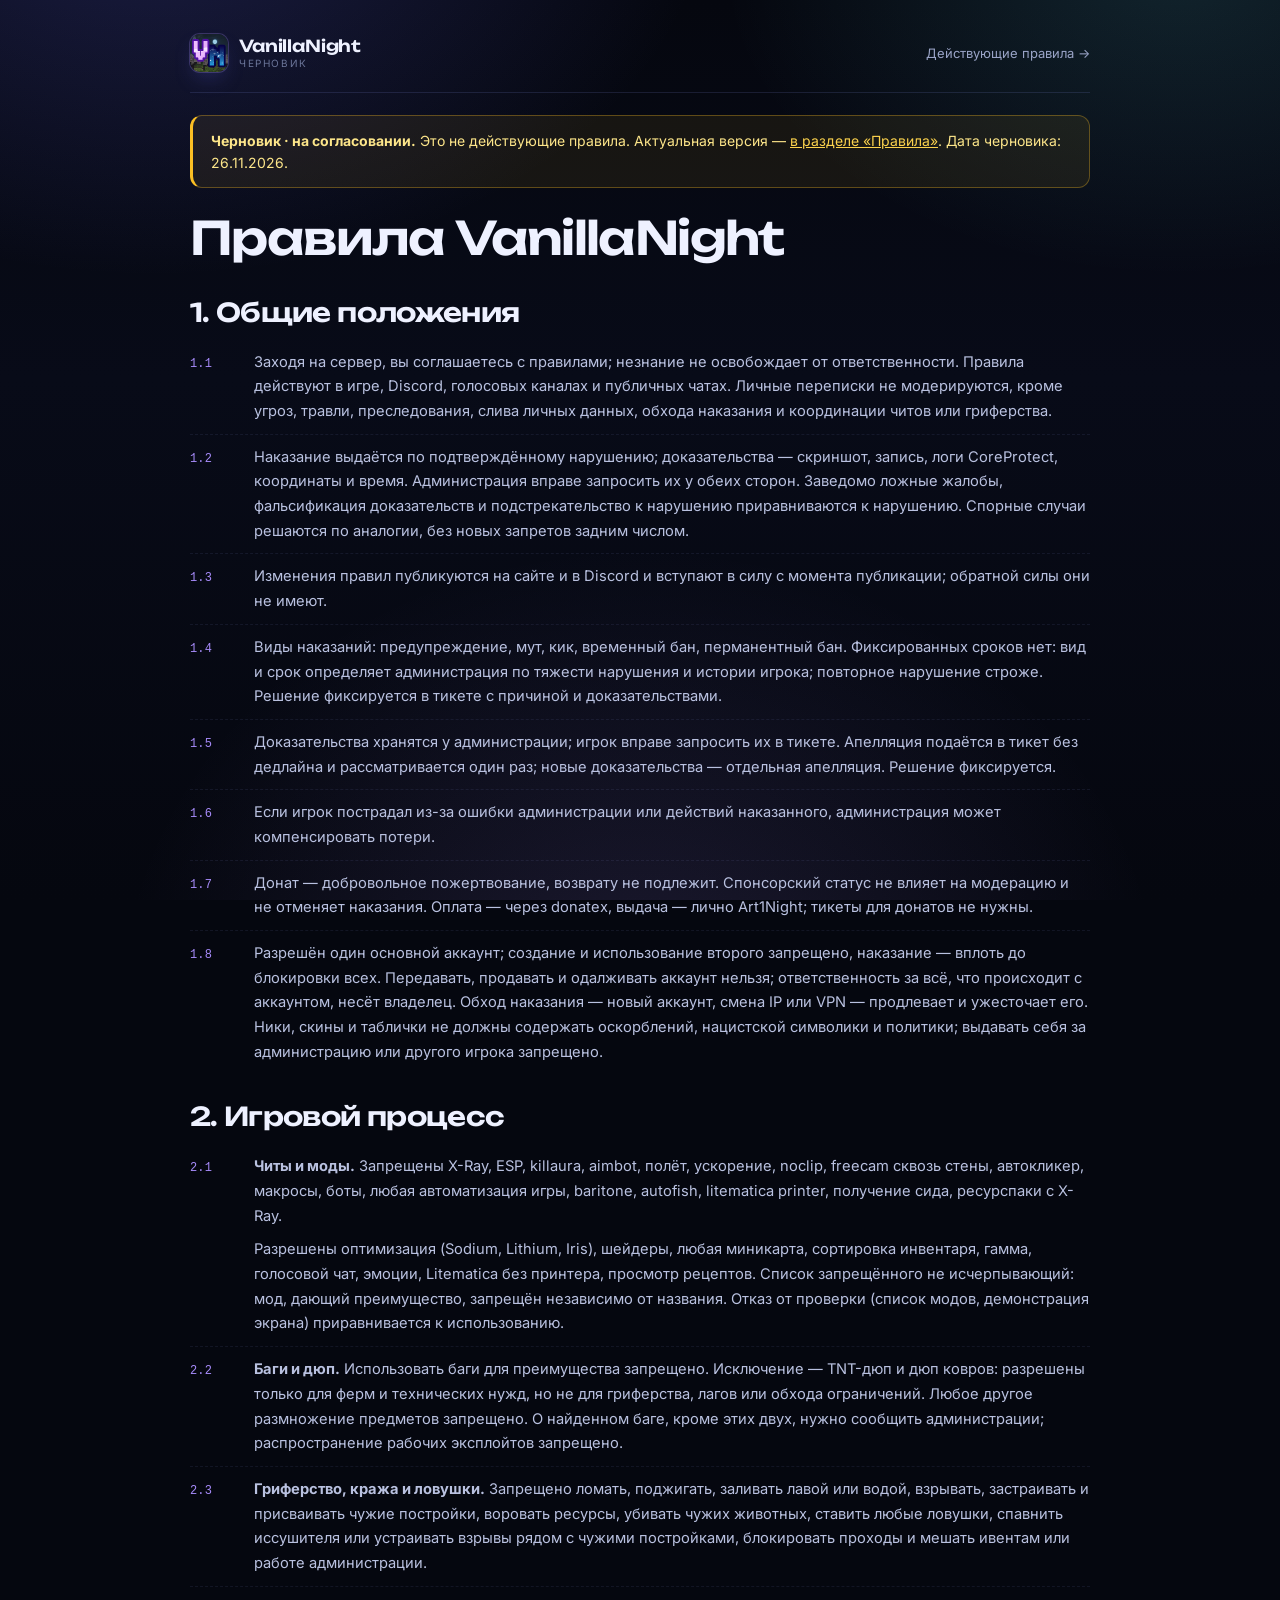
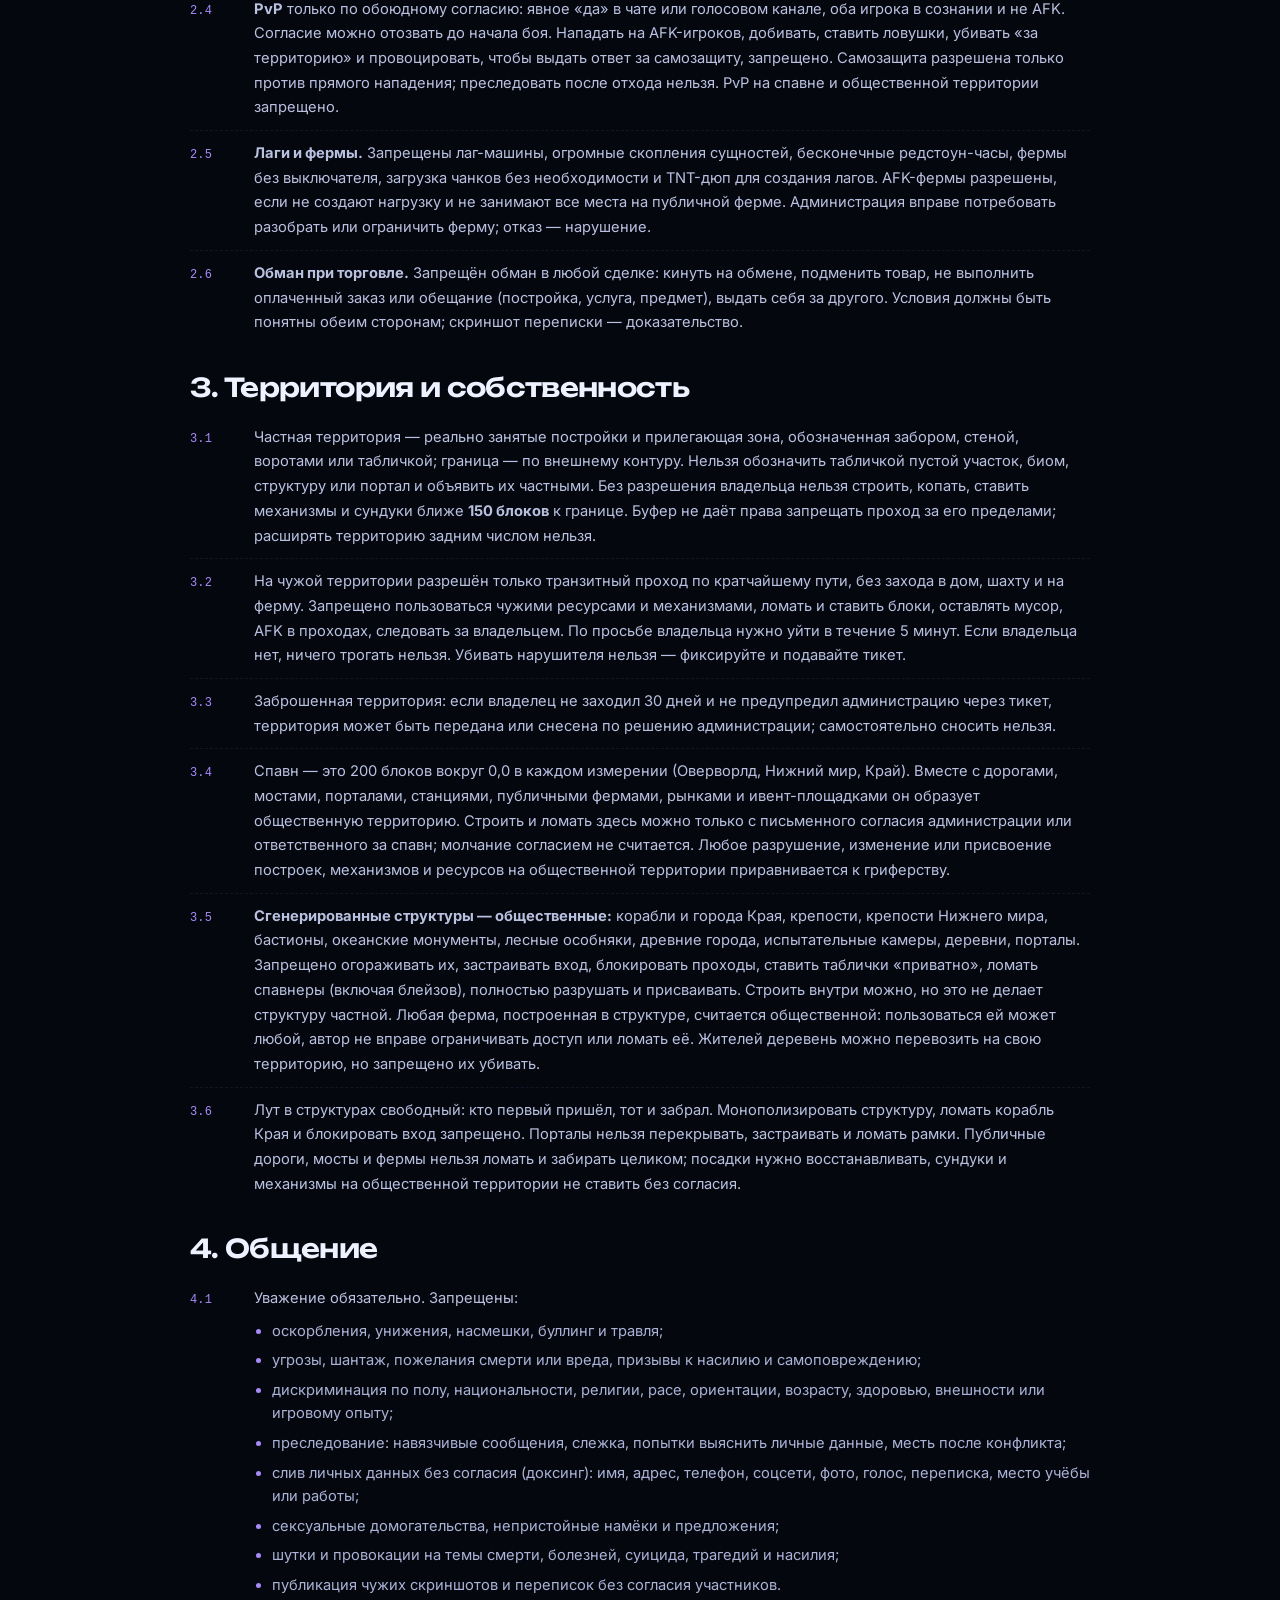
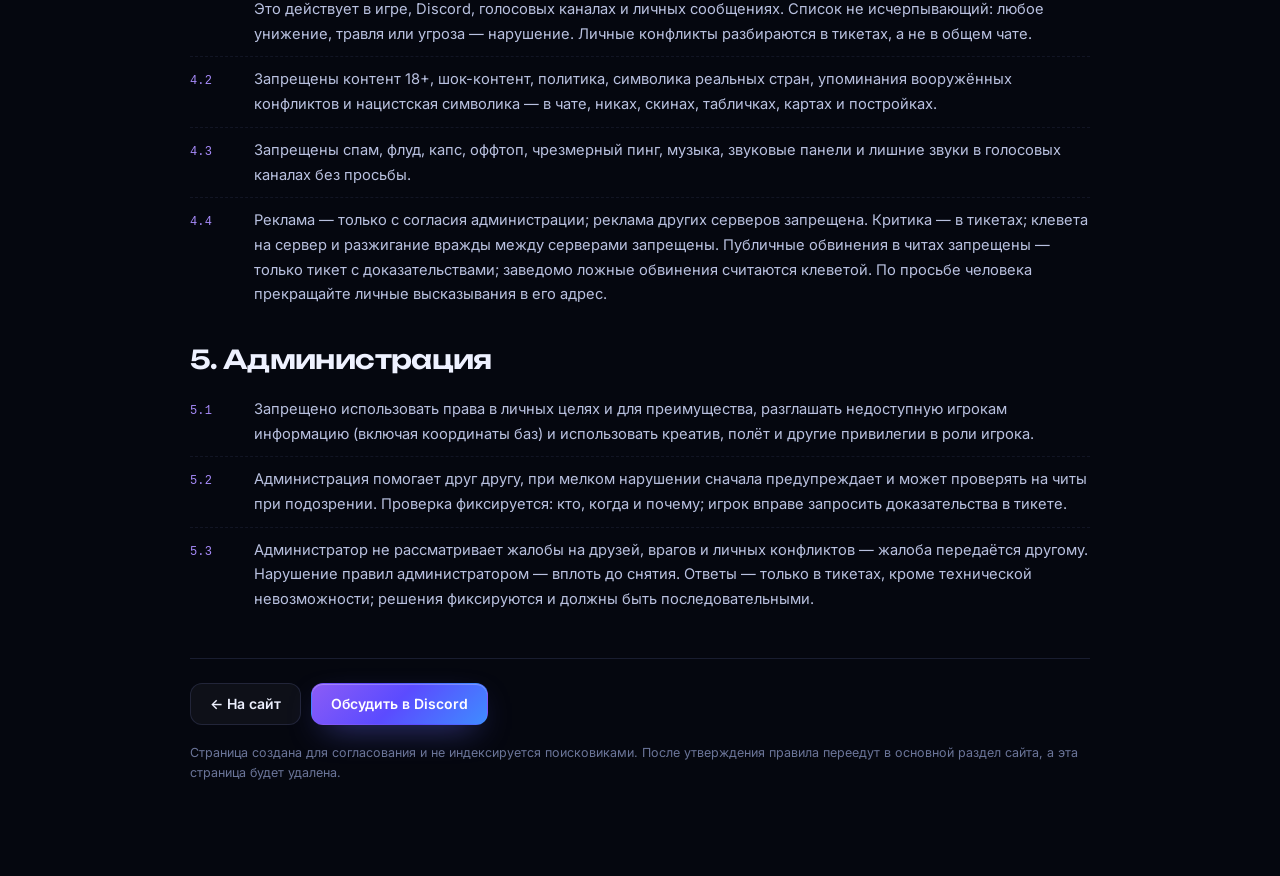
==== rules-v2.html @ cbb673f9 "Expand 4.1 communication rules" ====
<!doctype html>
<html lang="ru">
<head>
<meta charset="utf-8">
<meta name="viewport" content="width=device-width, initial-scale=1">
<meta name="robots" content="noindex">
<title>Правила — черновик · VanillaNight</title>
<link rel="icon" type="image/png" href="img/logo.png">
<link rel="preconnect" href="https://fonts.googleapis.com">
<link rel="preconnect" href="https://fonts.gstatic.com" crossorigin>
<link href="https://fonts.googleapis.com/css2?family=Inter:wght@400;500;600&family=Unbounded:wght@400;600&display=swap" rel="stylesheet">
<link rel="stylesheet" href="styles.css?v=11">
<style>
  .rules-page { width: min(900px, 100% - 40px); margin: 0 auto; padding: 34px 0 80px; }
  .draft-top { display: flex; align-items: center; justify-content: space-between; gap: 16px; padding-bottom: 20px; border-bottom: 1px solid var(--line); }
  .draft-back { font-size: 13px; color: var(--muted); text-decoration: none; }
  .draft-back:hover { color: var(--ink); }
  .draft-banner {
    margin: 22px 0 26px; padding: 14px 18px;
    border: 1px solid rgba(251, 191, 36, .32); border-left: 3px solid var(--amber);
    border-radius: 12px; background: rgba(251, 191, 36, .07);
    font-size: 14px; line-height: 1.55; color: #fde68a;
  }
  .draft-banner a { color: #fcd34d; }
  .rules-page h1 { font-size: clamp(30px, 4.2vw, 46px); margin: 18px 0 12px; }
  .rules-page h2 { font-size: clamp(20px, 2.4vw, 26px); margin: 0 0 12px; }
  .rules-page .lead { margin-bottom: 0; }
  .draft-changes { padding: 22px 24px; margin: 26px 0 8px; }
  .draft-changes h2 { font-size: 18px; margin-bottom: 12px; }
  .draft-changes ul { margin: 0; padding-left: 18px; display: grid; gap: 7px; color: var(--muted); font-size: 14px; line-height: 1.55; }
  .draft-changes li::marker { color: var(--violet); }
  .draft-section { margin-top: 36px; }
  .draft-section .rule:last-child { border-bottom: 0; }
  .draft-foot { display: flex; flex-wrap: wrap; gap: 10px; margin-top: 44px; padding-top: 24px; border-top: 1px solid var(--line); }
  .draft-note { margin-top: 18px; font-size: 12.5px; color: var(--dim); line-height: 1.6; }
  @media (max-width: 620px) {
    .rules-page { width: calc(100% - 28px); padding-top: 22px; }
    .draft-top { flex-wrap: wrap; }
  }
</style>
</head>
<body>
<div class="rules-page">

  <header class="draft-top">
    <a class="brand" href="/">
      <img class="logo" src="img/logo.png" alt="" width="38" height="38">
      <span class="brand__text">
        <strong>VanillaNight</strong>
        <small>черновик</small>
      </span>
    </a>
    <a class="draft-back" href="/#rules">Действующие правила →</a>
  </header>

  <div class="draft-banner">
    <strong>Черновик · на согласовании.</strong> Это не действующие правила.
    Актуальная версия — <a href="/#rules">в разделе «Правила»</a>.
    Дата черновика: 26.11.2026.
  </div>

  <h1>Правила VanillaNight</h1>

  <section class="draft-section">
    <h2>1. Общие положения</h2>
    <div class="rule rule--block">
      <span class="num">1.1</span>
      <div>
        <p>Заходя на сервер, вы соглашаетесь с правилами; незнание не освобождает от ответственности. Правила действуют в игре, Discord, голосовых каналах и публичных чатах. Личные переписки не модерируются, кроме угроз, травли, преследования, слива личных данных, обхода наказания и координации читов или гриферства.</p>
      </div>
    </div>
    <div class="rule rule--block">
      <span class="num">1.2</span>
      <div>
        <p>Наказание выдаётся по подтверждённому нарушению; доказательства — скриншот, запись, логи CoreProtect, координаты и время. Администрация вправе запросить их у обеих сторон. Заведомо ложные жалобы, фальсификация доказательств и подстрекательство к нарушению приравниваются к нарушению. Спорные случаи решаются по аналогии, без новых запретов задним числом.</p>
      </div>
    </div>
    <div class="rule rule--block">
      <span class="num">1.3</span>
      <div>
        <p>Изменения правил публикуются на сайте и в Discord и вступают в силу с момента публикации; обратной силы они не имеют.</p>
      </div>
    </div>
    <div class="rule rule--block">
      <span class="num">1.4</span>
      <div>
        <p>Виды наказаний: предупреждение, мут, кик, временный бан, перманентный бан. Фиксированных сроков нет: вид и срок определяет администрация по тяжести нарушения и истории игрока; повторное нарушение строже. Решение фиксируется в тикете с причиной и доказательствами.</p>
      </div>
    </div>
    <div class="rule rule--block">
      <span class="num">1.5</span>
      <div>
        <p>Доказательства хранятся у администрации; игрок вправе запросить их в тикете. Апелляция подаётся в тикет без дедлайна и рассматривается один раз; новые доказательства — отдельная апелляция. Решение фиксируется.</p>
      </div>
    </div>
    <div class="rule rule--block">
      <span class="num">1.6</span>
      <div>
        <p>Если игрок пострадал из-за ошибки администрации или действий наказанного, администрация может компенсировать потери.</p>
      </div>
    </div>
    <div class="rule rule--block">
      <span class="num">1.7</span>
      <div>
        <p>Донат — добровольное пожертвование, возврату не подлежит. Спонсорский статус не влияет на модерацию и не отменяет наказания. Оплата — через donatex, выдача — лично Art1Night; тикеты для донатов не нужны.</p>
      </div>
    </div>
    <div class="rule rule--block">
      <span class="num">1.8</span>
      <div>
        <p>Разрешён один основной аккаунт; создание и использование второго запрещено, наказание — вплоть до блокировки всех. Передавать, продавать и одалживать аккаунт нельзя; ответственность за всё, что происходит с аккаунтом, несёт владелец. Обход наказания — новый аккаунт, смена IP или VPN — продлевает и ужесточает его. Ники, скины и таблички не должны содержать оскорблений, нацистской символики и политики; выдавать себя за администрацию или другого игрока запрещено.</p>
      </div>
    </div>
  </section>

  <section class="draft-section">
    <h2>2. Игровой процесс</h2>
    <div class="rule rule--block">
      <span class="num">2.1</span>
      <div>
        <p><strong>Читы и моды.</strong> Запрещены X-Ray, ESP, killaura, aimbot, полёт, ускорение, noclip, freecam сквозь стены, автокликер, макросы, боты, любая автоматизация игры, baritone, autofish, litematica printer, получение сида, ресурспаки с X-Ray.</p>
        <p>Разрешены оптимизация (Sodium, Lithium, Iris), шейдеры, любая миникарта, сортировка инвентаря, гамма, голосовой чат, эмоции, Litematica без принтера, просмотр рецептов. Список запрещённого не исчерпывающий: мод, дающий преимущество, запрещён независимо от названия. Отказ от проверки (список модов, демонстрация экрана) приравнивается к использованию.</p>
      </div>
    </div>
    <div class="rule rule--block">
      <span class="num">2.2</span>
      <div>
        <p><strong>Баги и дюп.</strong> Использовать баги для преимущества запрещено. Исключение — TNT-дюп и дюп ковров: разрешены только для ферм и технических нужд, но не для гриферства, лагов или обхода ограничений. Любое другое размножение предметов запрещено. О найденном баге, кроме этих двух, нужно сообщить администрации; распространение рабочих эксплойтов запрещено.</p>
      </div>
    </div>
    <div class="rule rule--block">
      <span class="num">2.3</span>
      <div>
        <p><strong>Гриферство, кража и ловушки.</strong> Запрещено ломать, поджигать, заливать лавой или водой, взрывать, застраивать и присваивать чужие постройки, воровать ресурсы, убивать чужих животных, ставить любые ловушки, спавнить иссушителя или устраивать взрывы рядом с чужими постройками, блокировать проходы и мешать ивентам или работе администрации.</p>
      </div>
    </div>
    <div class="rule rule--block">
      <span class="num">2.4</span>
      <div>
        <p><strong>PvP</strong> только по обоюдному согласию: явное «да» в чате или голосовом канале, оба игрока в сознании и не AFK. Согласие можно отозвать до начала боя. Нападать на AFK-игроков, добивать, ставить ловушки, убивать «за территорию» и провоцировать, чтобы выдать ответ за самозащиту, запрещено. Самозащита разрешена только против прямого нападения; преследовать после отхода нельзя. PvP на спавне и общественной территории запрещено.</p>
      </div>
    </div>
    <div class="rule rule--block">
      <span class="num">2.5</span>
      <div>
        <p><strong>Лаги и фермы.</strong> Запрещены лаг-машины, огромные скопления сущностей, бесконечные редстоун-часы, фермы без выключателя, загрузка чанков без необходимости и TNT-дюп для создания лагов. AFK-фермы разрешены, если не создают нагрузку и не занимают все места на публичной ферме. Администрация вправе потребовать разобрать или ограничить ферму; отказ — нарушение.</p>
      </div>
    </div>
    <div class="rule rule--block">
      <span class="num">2.6</span>
      <div>
        <p><strong>Обман при торговле.</strong> Запрещён обман в любой сделке: кинуть на обмене, подменить товар, не выполнить оплаченный заказ или обещание (постройка, услуга, предмет), выдать себя за другого. Условия должны быть понятны обеим сторонам; скриншот переписки — доказательство.</p>
      </div>
    </div>
  </section>

  <section class="draft-section">
    <h2>3. Территория и собственность</h2>
    <div class="rule rule--block">
      <span class="num">3.1</span>
      <div>
        <p>Частная территория — реально занятые постройки и прилегающая зона, обозначенная забором, стеной, воротами или табличкой; граница — по внешнему контуру. Нельзя обозначить табличкой пустой участок, биом, структуру или портал и объявить их частными. Без разрешения владельца нельзя строить, копать, ставить механизмы и сундуки ближе <strong>150 блоков</strong> к границе. Буфер не даёт права запрещать проход за его пределами; расширять территорию задним числом нельзя.</p>
      </div>
    </div>
    <div class="rule rule--block">
      <span class="num">3.2</span>
      <div>
        <p>На чужой территории разрешён только транзитный проход по кратчайшему пути, без захода в дом, шахту и на ферму. Запрещено пользоваться чужими ресурсами и механизмами, ломать и ставить блоки, оставлять мусор, AFK в проходах, следовать за владельцем. По просьбе владельца нужно уйти в течение 5 минут. Если владельца нет, ничего трогать нельзя. Убивать нарушителя нельзя — фиксируйте и подавайте тикет.</p>
      </div>
    </div>
    <div class="rule rule--block">
      <span class="num">3.3</span>
      <div>
        <p>Заброшенная территория: если владелец не заходил 30 дней и не предупредил администрацию через тикет, территория может быть передана или снесена по решению администрации; самостоятельно сносить нельзя.</p>
      </div>
    </div>
    <div class="rule rule--block">
      <span class="num">3.4</span>
      <div>
        <p>Спавн — это 200 блоков вокруг 0,0 в каждом измерении (Оверворлд, Нижний мир, Край). Вместе с дорогами, мостами, порталами, станциями, публичными фермами, рынками и ивент-площадками он образует общественную территорию. Строить и ломать здесь можно только с письменного согласия администрации или ответственного за спавн; молчание согласием не считается. Любое разрушение, изменение или присвоение построек, механизмов и ресурсов на общественной территории приравнивается к гриферству.</p>
      </div>
    </div>
    <div class="rule rule--block">
      <span class="num">3.5</span>
      <div>
        <p><strong>Сгенерированные структуры — общественные:</strong> корабли и города Края, крепости, крепости Нижнего мира, бастионы, океанские монументы, лесные особняки, древние города, испытательные камеры, деревни, порталы. Запрещено огораживать их, застраивать вход, блокировать проходы, ставить таблички «приватно», ломать спавнеры (включая блейзов), полностью разрушать и присваивать. Строить внутри можно, но это не делает структуру частной. Любая ферма, построенная в структуре, считается общественной: пользоваться ей может любой, автор не вправе ограничивать доступ или ломать её. Жителей деревень можно перевозить на свою территорию, но запрещено их убивать.</p>
      </div>
    </div>
    <div class="rule rule--block">
      <span class="num">3.6</span>
      <div>
        <p>Лут в структурах свободный: кто первый пришёл, тот и забрал. Монополизировать структуру, ломать корабль Края и блокировать вход запрещено. Порталы нельзя перекрывать, застраивать и ломать рамки. Публичные дороги, мосты и фермы нельзя ломать и забирать целиком; посадки нужно восстанавливать, сундуки и механизмы на общественной территории не ставить без согласия.</p>
      </div>
    </div>
  </section>

  <section class="draft-section">
    <h2>4. Общение</h2>
    <div class="rule rule--block">
      <span class="num">4.1</span>
      <div>
        <p>Уважение обязательно. Запрещены:</p>
        <ul class="bullets">
          <li>оскорбления, унижения, насмешки, буллинг и травля;</li>
          <li>угрозы, шантаж, пожелания смерти или вреда, призывы к насилию и самоповреждению;</li>
          <li>дискриминация по полу, национальности, религии, расе, ориентации, возрасту, здоровью, внешности или игровому опыту;</li>
          <li>преследование: навязчивые сообщения, слежка, попытки выяснить личные данные, месть после конфликта;</li>
          <li>слив личных данных без согласия (доксинг): имя, адрес, телефон, соцсети, фото, голос, переписка, место учёбы или работы;</li>
          <li>сексуальные домогательства, непристойные намёки и предложения;</li>
          <li>шутки и провокации на темы смерти, болезней, суицида, трагедий и насилия;</li>
          <li>публикация чужих скриншотов и переписок без согласия участников.</li>
        </ul>
        <p>Это действует в игре, Discord, голосовых каналах и личных сообщениях. Список не исчерпывающий: любое унижение, травля или угроза — нарушение. Личные конфликты разбираются в тикетах, а не в общем чате.</p>
      </div>
    </div>
    <div class="rule rule--block">
      <span class="num">4.2</span>
      <div>
        <p>Запрещены контент 18+, шок-контент, политика, символика реальных стран, упоминания вооружённых конфликтов и нацистская символика — в чате, никах, скинах, табличках, картах и постройках.</p>
      </div>
    </div>
    <div class="rule rule--block">
      <span class="num">4.3</span>
      <div>
        <p>Запрещены спам, флуд, капс, оффтоп, чрезмерный пинг, музыка, звуковые панели и лишние звуки в голосовых каналах без просьбы.</p>
      </div>
    </div>
    <div class="rule rule--block">
      <span class="num">4.4</span>
      <div>
        <p>Реклама — только с согласия администрации; реклама других серверов запрещена. Критика — в тикетах; клевета на сервер и разжигание вражды между серверами запрещены. Публичные обвинения в читах запрещены — только тикет с доказательствами; заведомо ложные обвинения считаются клеветой. По просьбе человека прекращайте личные высказывания в его адрес.</p>
      </div>
    </div>
  </section>

  <section class="draft-section">
    <h2>5. Администрация</h2>
    <div class="rule rule--block">
      <span class="num">5.1</span>
      <div>
        <p>Запрещено использовать права в личных целях и для преимущества, разглашать недоступную игрокам информацию (включая координаты баз) и использовать креатив, полёт и другие привилегии в роли игрока.</p>
      </div>
    </div>
    <div class="rule rule--block">
      <span class="num">5.2</span>
      <div>
        <p>Администрация помогает друг другу, при мелком нарушении сначала предупреждает и может проверять на читы при подозрении. Проверка фиксируется: кто, когда и почему; игрок вправе запросить доказательства в тикете.</p>
      </div>
    </div>
    <div class="rule rule--block">
      <span class="num">5.3</span>
      <div>
        <p>Администратор не рассматривает жалобы на друзей, врагов и личных конфликтов — жалоба передаётся другому. Нарушение правил администратором — вплоть до снятия. Ответы — только в тикетах, кроме технической невозможности; решения фиксируются и должны быть последовательными.</p>
      </div>
    </div>
  </section>

  <div class="draft-foot">
    <a class="btn btn--ghost" href="/">← На сайт</a>
    <a class="btn btn--primary" href="https://discord.gg/eUhHUwq5Gh" target="_blank" rel="noopener">Обсудить в Discord</a>
  </div>

  <p class="draft-note">Страница создана для согласования и не индексируется поисковиками. После утверждения правила переедут в основной раздел сайта, а эта страница будет удалена.</p>

</div>
</body>
</html>
---- styles.css ----
/* ================================================================
   VanillaNight · site
   Тёмная ночная тема, без сборки и зависимостей.
   ================================================================ */

:root {
  --bg: #05070f;
  --bg-2: #0a0e1f;
  --ink: #eef1ff;
  --muted: #9aa4c7;
  --dim: #6b7599;
  --line: rgba(150, 165, 255, .14);
  --line-soft: rgba(150, 165, 255, .09);
  --violet: #a78bfa;
  --indigo: #6366f1;
  --cyan: #67e8f9;
  --amber: #fbbf24;
  --green: #34d399;
  --font: "Inter", system-ui, -apple-system, "Segoe UI", Roboto, sans-serif;
  --display: "Unbounded", "Inter", system-ui, sans-serif;
  --mono: ui-monospace, "SF Mono", "Cascadia Mono", Consolas, monospace;
  --radius: 18px;
}

* { box-sizing: border-box; }

html { scroll-behavior: smooth; }

body {
  margin: 0;
  min-height: 100vh;
  background: var(--bg);
  color: var(--ink);
  font: 400 16px/1.6 var(--font);
  -webkit-font-smoothing: antialiased;
  text-rendering: optimizeLegibility;
  overflow-x: hidden;
}

body::before {
  content: "";
  position: fixed;
  inset: 0;
  z-index: -2;
  background:
    radial-gradient(900px 620px at 12% -12%, rgba(99, 102, 241, .24), transparent 62%),
    radial-gradient(760px 520px at 92% -4%, rgba(103, 232, 249, .13), transparent 60%),
    radial-gradient(820px 720px at 50% 112%, rgba(167, 139, 250, .14), transparent 64%),
    linear-gradient(180deg, #05070f 0%, #080b18 42%, #05070f 100%);
}

#stars {
  position: fixed;
  inset: 0;
  width: 100%;
  height: 100%;
  z-index: -1;
  pointer-events: none;
}

::selection { background: rgba(139, 92, 246, .45); color: #fff; }

a { color: var(--cyan); }

:focus-visible {
  outline: 2px solid var(--violet);
  outline-offset: 3px;
  border-radius: 6px;
}

.wrap {
  width: min(1160px, 100% - 44px);
  margin-inline: auto;
}

.skip {
  position: absolute;
  left: -9999px;
  top: 8px;
  z-index: 200;
  background: var(--indigo);
  color: #fff;
  padding: 10px 16px;
  border-radius: 10px;
  text-decoration: none;
}
.skip:focus { left: 12px; }

/* ============================ Шапка ============================ */

.site-head {
  position: sticky;
  top: 0;
  z-index: 50;
  background: rgba(6, 8, 18, .72);
  backdrop-filter: blur(18px) saturate(140%);
  -webkit-backdrop-filter: blur(18px) saturate(140%);
  border-bottom: 1px solid var(--line-soft);
}

.head-row {
  display: flex;
  align-items: center;
  gap: 20px;
  min-height: 68px;
}

.brand {
  display: inline-flex;
  align-items: center;
  gap: 11px;
  text-decoration: none;
  color: var(--ink);
  flex: 0 0 auto;
}

.logo {
  width: 38px;
  height: 38px;
  display: block;
  border-radius: 10px;
  box-shadow: 0 0 0 1px rgba(167, 139, 250, .25), 0 10px 24px -12px rgba(99, 102, 241, .9);
}

.brand__text { display: grid; line-height: 1.15; }
.brand__text strong {
  font: 600 16.5px/1.1 var(--display);
  letter-spacing: -.01em;
}
.brand__text small {
  font-size: 10px;
  letter-spacing: .16em;
  text-transform: uppercase;
  color: var(--dim);
  margin-top: 3px;
}

.tabs {
  display: flex;
  gap: 2px;
  padding: 4px;
  margin-inline: auto;
  border: 1px solid var(--line);
  border-radius: 999px;
  background: rgba(255, 255, 255, .025);
  overflow-x: auto;
  scrollbar-width: none;
  max-width: 100%;
}
.tabs::-webkit-scrollbar { display: none; }

.tab {
  appearance: none;
  border: 0;
  background: transparent;
  color: var(--muted);
  font: 500 13.5px/1 var(--font);
  padding: 9px 15px;
  border-radius: 999px;
  cursor: pointer;
  white-space: nowrap;
  transition: color .18s, background .18s, box-shadow .18s;
}
.tab:hover { color: var(--ink); }
.tab.is-active {
  color: #fff;
  background: linear-gradient(180deg, rgba(255, 255, 255, .13), rgba(255, 255, 255, .05));
  box-shadow: inset 0 1px 0 rgba(255, 255, 255, .14), 0 6px 18px rgba(0, 0, 0, .28);
}

.head-actions { display: flex; align-items: center; gap: 10px; flex: 0 0 auto; }

.status-pill {
  display: inline-flex;
  align-items: center;
  gap: 7px;
  padding: 7px 11px;
  border: 1px solid var(--line);
  border-radius: 999px;
  background: rgba(255, 255, 255, .03);
  font-size: 12.5px;
  color: var(--muted);
  font-variant-numeric: tabular-nums;
}
.status-pill i,
.online i {
  width: 7px;
  height: 7px;
  border-radius: 50%;
  background: #5b6485;
  box-shadow: 0 0 0 3px rgba(91, 100, 133, .16);
  flex: 0 0 auto;
}
.status-pill.is-on i,
.online.is-on i {
  background: var(--green);
  box-shadow: 0 0 0 3px rgba(52, 211, 153, .16);
  animation: pulse 2.6s ease-in-out infinite;
}
.status-pill.is-off i,
.online.is-off i {
  background: #fb7185;
  box-shadow: 0 0 0 3px rgba(251, 113, 133, .14);
}

@keyframes pulse {
  0%, 100% { box-shadow: 0 0 0 3px rgba(52, 211, 153, .16); }
  50% { box-shadow: 0 0 0 6px rgba(52, 211, 153, .05); }
}

/* ============================ Кнопки ============================ */

.btn {
  display: inline-flex;
  align-items: center;
  justify-content: center;
  gap: 9px;
  padding: 12px 19px;
  border: 1px solid transparent;
  border-radius: 12px;
  font: 600 14px/1.2 var(--font);
  color: var(--ink);
  text-decoration: none;
  cursor: pointer;
  white-space: nowrap;
  transition: transform .18s, background .18s, border-color .18s, box-shadow .18s;
}
.btn:hover { transform: translateY(-1px); }
.btn:active { transform: translateY(0); }

.btn--primary {
  background: linear-gradient(135deg, #8b5cf6 0%, #5b4bff 48%, #3f8cff 100%);
  color: #fff;
  box-shadow: 0 12px 34px -14px rgba(99, 102, 241, .9), inset 0 1px 0 rgba(255, 255, 255, .25);
}
.btn--primary:hover { filter: brightness(1.07); }

.btn--ghost {
  border-color: var(--line);
  background: rgba(255, 255, 255, .04);
}
.btn--ghost:hover { background: rgba(255, 255, 255, .075); border-color: rgba(167, 139, 250, .35); }

.btn--small { padding: 9px 15px; font-size: 13px; border-radius: 10px; }
.btn--wide { width: 100%; }

.ico {
  width: 16px;
  height: 16px;
  fill: none;
  stroke: currentColor;
  stroke-width: 1.8;
  stroke-linecap: round;
  stroke-linejoin: round;
  flex: 0 0 auto;
}

/* ============================ Панели ============================ */

.panel { padding: 44px 0 24px; }
.panel[hidden] { display: none !important; }
.panel:not([hidden]) { animation: panelIn .5s cubic-bezier(.2, .7, .3, 1) both; }

@keyframes panelIn {
  from { opacity: 0; transform: translateY(12px); }
  to { opacity: 1; transform: none; }
}

.reveal {
  opacity: 0;
  transform: translateY(18px);
  transition: opacity .7s ease, transform .7s cubic-bezier(.2, .7, .3, 1);
}
.reveal.is-visible { opacity: 1; transform: none; }

.eyebrow {
  display: inline-flex;
  align-items: center;
  gap: 8px;
  font: 600 11.5px/1 var(--font);
  letter-spacing: .17em;
  text-transform: uppercase;
  color: #a5b0f5;
}

h1, h2, h3 { margin: 0; }

h1 {
  font: 600 clamp(38px, 5.6vw, 68px)/1.03 var(--display);
  letter-spacing: -.035em;
  margin: 18px 0 22px;
}
h1 em {
  font-style: normal;
  display: inline-block;
  background: linear-gradient(100deg, #ffffff 0%, #c4b5fd 28%, #67e8f9 52%, #c4b5fd 76%, #ffffff 100%);
  background-size: 220% auto;
  background-position: 0% center;
  -webkit-background-clip: text;
  background-clip: text;
  color: transparent;
  animation: shimmer 8s linear infinite;
}

@keyframes shimmer {
  to { background-position: 220% center; }
}

h2 {
  font: 600 clamp(25px, 3vw, 35px)/1.15 var(--display);
  letter-spacing: -.025em;
  margin: 12px 0 12px;
}
h3 { font: 500 16.5px/1.35 var(--display); letter-spacing: -.01em; }

.lead {
  margin: 0;
  max-width: 47ch;
  font-size: 17px;
  line-height: 1.68;
  color: var(--muted);
}

code {
  font-family: var(--mono);
  font-size: .88em;
  color: #c7d2fe;
  background: rgba(255, 255, 255, .06);
  border: 1px solid var(--line-soft);
  border-radius: 6px;
  padding: 1px 6px;
}

.card {
  background:
    linear-gradient(180deg, rgba(255, 255, 255, .045), rgba(255, 255, 255, .012)),
    rgba(10, 14, 31, .55);
  border: 1px solid var(--line);
  border-radius: var(--radius);
  box-shadow: 0 24px 60px -40px rgba(0, 0, 0, .9);
}

/* ============================ Hero ============================ */

.hero {
  position: relative;
  display: grid;
  grid-template-columns: 1.05fr .95fr;
  gap: 54px;
  align-items: center;
  padding: 56px 0 34px;
}

.hero__stars {
  position: absolute;
  inset: 0;
  width: 100%;
  height: 100%;
  z-index: 0;
  pointer-events: none;
}
.hero__copy,
.hero > .server-card { position: relative; z-index: 1; }

.cta-row { display: flex; flex-wrap: wrap; gap: 10px; margin-top: 28px; }

.hint {
  margin: 16px 0 0;
  font-size: 12.5px;
  color: var(--dim);
  letter-spacing: .02em;
}

.whitelist-note {
  margin-top: 18px;
  padding: 14px 16px;
  max-width: 480px;
  border: 1px solid rgba(167, 139, 250, .24);
  border-left: 3px solid var(--violet);
  border-radius: 12px;
  background: rgba(167, 139, 250, .07);
}
.whitelist-note__title {
  display: block;
  font: 600 10.5px/1 var(--font);
  letter-spacing: .14em;
  text-transform: uppercase;
  color: #c4b5fd;
}
.whitelist-note p {
  margin: 7px 0 0;
  font-size: 13.5px;
  line-height: 1.55;
  color: #c6cdf0;
}
.whitelist-note b { color: #fff; }
.whitelist-note code { font-size: .85em; padding: 1px 5px; }

.server-card {
  position: relative;
  padding: 22px;
  overflow: hidden;
}
.server-card::before {
  content: "";
  position: absolute;
  inset: -40% 30% 55% -20%;
  background: radial-gradient(closest-side, rgba(139, 92, 246, .3), transparent 70%);
  pointer-events: none;
}
.server-card > * { position: relative; }

.sc-head {
  display: flex;
  align-items: center;
  justify-content: space-between;
  gap: 12px;
  margin-bottom: 16px;
}

.online {
  display: inline-flex;
  align-items: baseline;
  gap: 6px;
  font-size: 12px;
  color: var(--muted);
}
.online b {
  font: 600 16px/1 var(--display);
  color: #fff;
  font-variant-numeric: tabular-nums;
}
.online small { color: var(--dim); font-size: 11.5px; }
.online i { align-self: center; }

.ip {
  display: grid;
  grid-template-columns: 1fr auto;
  align-items: center;
  gap: 3px 10px;
  width: 100%;
  text-align: left;
  padding: 12px 14px;
  margin-bottom: 8px;
  border: 1px solid var(--line);
  border-radius: 13px;
  background: rgba(255, 255, 255, .03);
  color: var(--ink);
  font-family: var(--font);
  cursor: pointer;
  transition: border-color .18s, background .18s;
}
.ip:hover { border-color: rgba(167, 139, 250, .42); background: rgba(255, 255, 255, .055); }
.ip__label {
  grid-column: 1;
  font-size: 10.5px;
  letter-spacing: .13em;
  text-transform: uppercase;
  color: var(--dim);
}
.ip__value {
  grid-column: 1;
  font-family: var(--mono);
  font-size: 14.5px;
  letter-spacing: -.01em;
}
.ip .ico { grid-column: 2; grid-row: 1 / span 2; color: var(--dim); transition: color .18s; }
.ip:hover .ico { color: var(--cyan); }

.domains { display: flex; flex-wrap: wrap; gap: 6px; margin: 4px 0 16px; }
.chip {
  font-family: var(--mono);
  font-size: 11.5px;
  padding: 6px 9px;
  border: 1px dashed rgba(148, 163, 255, .24);
  border-radius: 8px;
  background: transparent;
  color: var(--muted);
  cursor: pointer;
  transition: color .18s, border-color .18s;
}
.chip:hover { color: var(--ink); border-color: rgba(167, 139, 250, .5); }

.sc-meta {
  display: grid;
  grid-template-columns: 1fr 1fr;
  gap: 13px;
  margin: 0;
  padding-top: 16px;
  border-top: 1px solid var(--line-soft);
}
.sc-meta dt {
  font-size: 10.5px;
  letter-spacing: .12em;
  text-transform: uppercase;
  color: var(--dim);
}
.sc-meta dd { margin: 3px 0 0; font-size: 13.5px; font-weight: 500; }

/* ============================ Блоки ============================ */

.block { margin-top: 76px; }

.section-head { max-width: 660px; margin-bottom: 26px; }
.section-head p {
  margin: 0;
  color: var(--muted);
  font-size: 15.5px;
  line-height: 1.62;
}

.features {
  display: grid;
  grid-template-columns: repeat(auto-fit, minmax(238px, 1fr));
  gap: 14px;
}
.feature { padding: 22px; }
.feature__ico {
  display: grid;
  place-items: center;
  width: 42px;
  height: 42px;
  margin-bottom: 15px;
  font-size: 19px;
  border-radius: 12px;
  background: linear-gradient(135deg, rgba(167, 139, 250, .18), rgba(103, 232, 249, .1));
  border: 1px solid rgba(167, 139, 250, .22);
}
.feature p { margin: 7px 0 0; font-size: 14px; line-height: 1.55; color: var(--muted); }

.steps { display: grid; grid-template-columns: repeat(3, 1fr); gap: 14px; }
.step { padding: 24px; }
.step__num {
  display: block;
  font: 700 38px/1 var(--display);
  letter-spacing: -.04em;
  background: linear-gradient(135deg, #c4b5fd, #4f46e5 70%);
  -webkit-background-clip: text;
  background-clip: text;
  color: transparent;
  margin-bottom: 14px;
}
.step h3 { margin-bottom: 7px; }
.step p { margin: 0; font-size: 14px; line-height: 1.55; color: var(--muted); }

.cta-band {
  margin-top: 72px;
  padding: 32px 34px;
  display: flex;
  align-items: center;
  justify-content: space-between;
  gap: 26px;
  background:
    radial-gradient(560px 220px at 8% 0%, rgba(139, 92, 246, .24), transparent 70%),
    linear-gradient(180deg, rgba(255, 255, 255, .05), rgba(255, 255, 255, .015)),
    rgba(10, 14, 31, .6);
}
.cta-band h2 { font-size: 23px; margin: 0 0 6px; }
.cta-band p { margin: 0; color: var(--muted); font-size: 14.5px; }
.cta-band .cta-row { margin-top: 0; }

/* ============================ Правила ============================ */

.notice {
  margin: 0 0 20px;
  padding: 15px 18px;
  border: 1px solid rgba(167, 139, 250, .24);
  border-left: 3px solid var(--violet);
  border-radius: 12px;
  background: rgba(167, 139, 250, .07);
  font-size: 14.5px;
  line-height: 1.6;
  color: #c6cdf0;
}
.notice strong { color: #fff; }

.acc {
  margin-bottom: 10px;
  border: 1px solid var(--line);
  border-radius: 15px;
  background: rgba(255, 255, 255, .022);
  overflow: hidden;
}
.acc summary {
  display: flex;
  align-items: center;
  gap: 12px;
  padding: 17px 20px;
  cursor: pointer;
  list-style: none;
  font: 600 15px/1.35 var(--font);
  color: var(--ink);
  user-select: none;
  transition: background .18s;
}
.acc summary::-webkit-details-marker { display: none; }
.acc summary:hover { background: rgba(255, 255, 255, .03); }
.acc summary::after {
  content: "+";
  margin-left: 10px;
  font: 400 21px/1 var(--font);
  color: var(--dim);
  transition: transform .2s, color .2s;
}
.acc--faq summary::after { margin-left: auto; }

.acc--faq[open] > .acc__body {
  animation: faqBodyIn .28s cubic-bezier(.2, .7, .3, 1);
}
@keyframes faqBodyIn {
  from { opacity: 0; transform: translateY(-6px); }
  to { opacity: 1; transform: none; }
}
.acc[open] summary::after { content: "−"; color: var(--violet); }
.acc summary span {
  font: 400 11.5px/1 var(--font);
  letter-spacing: .06em;
  color: var(--dim);
  margin-left: auto;
}
.acc summary span:empty { display: none; }
.acc summary span + span { margin-left: 0; }
.acc[open] summary { border-bottom: 1px solid var(--line-soft); background: rgba(255, 255, 255, .025); }
.acc__body { padding: 16px 20px 20px; }
.acc__body p { margin: 0 0 10px; font-size: 14.8px; line-height: 1.65; color: #b9c1e0; }
.acc__body p:last-child { margin-bottom: 0; }

.rule {
  display: grid;
  grid-template-columns: 52px 1fr;
  gap: 12px;
  margin: 0;
  padding: 10px 0;
  border-bottom: 1px dashed var(--line-soft);
  font-size: 14.7px;
  line-height: 1.68;
  color: #b9c1e0;
}
.rule:last-child { border-bottom: 0; padding-bottom: 2px; }
.rule .num {
  font-family: var(--mono);
  font-size: 12px;
  letter-spacing: .01em;
  color: var(--violet);
  padding-top: 4px;
  white-space: nowrap;
}
.rule--block { align-items: start; }
.rule--block > div > p { margin: 0 0 9px; }
.rule--block > div > p:last-child { margin-bottom: 0; }

.bullets {
  margin: 8px 0 0;
  padding-left: 18px;
  display: grid;
  gap: 6px;
}
.bullets li { color: #aab3d6; line-height: 1.6; }
.bullets li::marker { color: var(--violet); }

.fine {
  margin: 18px 0 0;
  font-size: 12.5px;
  line-height: 1.6;
  color: var(--dim);
}

/* ============================ Донат ============================ */

.price-grid {
  display: grid;
  grid-template-columns: 1.15fr .85fr;
  gap: 16px;
  align-items: start;
}
.price {
  position: relative;
  padding: 26px;
}
.price--main {
  background:
    radial-gradient(420px 220px at 100% 0%, rgba(251, 191, 36, .12), transparent 70%),
    linear-gradient(180deg, rgba(251, 191, 36, .07), rgba(255, 255, 255, .015)),
    rgba(10, 14, 31, .6);
  border-color: rgba(251, 191, 36, .3);
  box-shadow: 0 40px 90px -50px rgba(251, 191, 36, .55);
}
.price__top { display: flex; align-items: center; justify-content: space-between; gap: 10px; }
.price__value {
  font: 600 40px/1 var(--display);
  letter-spacing: -.035em;
  margin: 16px 0 4px;
}
.price__value small {
  font: 500 13px/1 var(--font);
  letter-spacing: 0;
  color: var(--dim);
  margin-left: 4px;
}
.tag {
  font: 600 10.5px/1 var(--font);
  letter-spacing: .1em;
  text-transform: uppercase;
  padding: 6px 9px;
  border: 1px solid var(--line);
  border-radius: 999px;
  color: var(--muted);
  background: rgba(255, 255, 255, .04);
  white-space: nowrap;
}
.tag--amber { color: #fcd34d; border-color: rgba(251, 191, 36, .32); background: rgba(251, 191, 36, .09); }

.perks { margin: 18px 0 22px; padding: 0; list-style: none; display: grid; gap: 10px; }
.perks li {
  position: relative;
  padding-left: 25px;
  font-size: 14.2px;
  line-height: 1.5;
  color: #b9c1e0;
}
.perks li::before {
  content: "✦";
  position: absolute;
  left: 0;
  top: 0;
  color: var(--amber);
  font-size: 13px;
}
.role {
  font-family: var(--mono);
  font-size: 12px;
  color: #f0abfc;
  background: rgba(232, 121, 249, .1);
  border: 1px solid rgba(232, 121, 249, .26);
  border-radius: 6px;
  padding: 1px 6px;
}
.price__desc { margin: 10px 0 22px; font-size: 14.2px; line-height: 1.6; color: var(--muted); }

.pay-card { margin-top: 18px; padding: 26px; }
.pay-card__head {
  display: flex;
  align-items: center;
  justify-content: space-between;
  flex-wrap: wrap;
  gap: 10px;
  margin-bottom: 18px;
}
.pay-card__head h3 { font-size: 18px; }
.pay-link {
  color: var(--cyan);
  font-size: 13px;
  text-decoration: none;
  border-bottom: 1px dashed rgba(103, 232, 249, .4);
  padding-bottom: 1px;
}
.pay-steps {
  list-style: none;
  margin: 0 0 18px;
  padding: 0;
  display: grid;
  grid-template-columns: repeat(2, 1fr);
  gap: 14px;
}
.pay-steps li { display: flex; gap: 11px; align-items: flex-start; }
.pay-steps span {
  display: grid;
  place-items: center;
  width: 27px;
  height: 27px;
  flex: 0 0 auto;
  border: 1px solid rgba(167, 139, 250, .4);
  border-radius: 50%;
  color: var(--violet);
  font: 600 12px/1 var(--mono);
}
.pay-steps p { margin: 3px 0 0; font-size: 13.8px; line-height: 1.55; color: var(--muted); }
.pay-card .fine { margin-top: 0; }

/* ============================ Стафф ============================ */

.founder {
  position: relative;
  display: flex;
  align-items: center;
  gap: 26px;
  padding: 28px 30px;
  margin-bottom: 16px;
  overflow: hidden;
  border-color: rgba(167, 139, 250, .3);
  background:
    radial-gradient(520px 260px at 0% 0%, rgba(167, 139, 250, .24), transparent 70%),
    radial-gradient(460px 220px at 100% 100%, rgba(103, 232, 249, .1), transparent 70%),
    linear-gradient(180deg, rgba(255, 255, 255, .05), rgba(255, 255, 255, .015)),
    rgba(10, 14, 31, .6);
  box-shadow: 0 40px 90px -55px rgba(129, 140, 248, .7);
}
.founder__avatar {
  flex: 0 0 auto;
  width: 132px;
  height: 132px;
  padding: 3px;
  border-radius: 30px;
  background: linear-gradient(140deg, #d8ccff, #6366f1 48%, #67e8f9);
  box-shadow: 0 24px 60px -26px rgba(129, 140, 248, .9);
}
.founder__avatar img {
  display: block;
  width: 100%;
  height: 100%;
  object-fit: cover;
  border-radius: 27px;
  background: #0a0e1f;
}
.founder__body { min-width: 0; }
.founder__body h3 {
  font: 600 30px/1.1 var(--display);
  letter-spacing: -.03em;
  margin: 10px 0 10px;
  display: flex;
  align-items: center;
  flex-wrap: wrap;
  gap: 10px;
}
.twitch-badge {
  display: inline-grid;
  place-items: center;
  width: 30px;
  height: 30px;
  border-radius: 9px;
  border: 1px solid rgba(145, 70, 255, .38);
  background: rgba(145, 70, 255, .16);
  color: #c4b5fd;
  transition: background .2s, border-color .2s, color .2s, transform .2s;
}
.twitch-badge svg { width: 15px; height: 15px; display: block; fill: currentColor; }
.twitch-badge:hover {
  background: #9146ff;
  border-color: #9146ff;
  color: #fff;
  transform: translateY(-1px);
}
.founder__desc {
  margin: 0;
  max-width: 62ch;
  font-size: 14.8px;
  line-height: 1.6;
  color: var(--muted);
}
.founder__mark {
  position: absolute;
  top: 18px;
  right: 26px;
  font-size: 19px;
  color: rgba(167, 139, 250, .55);
}

.staff-grid { display: grid; grid-template-columns: 1fr 1fr; gap: 16px; }
.person { display: flex; gap: 17px; padding: 24px; }
.avatar {
  display: grid;
  place-items: center;
  width: 54px;
  height: 54px;
  flex: 0 0 auto;
  border-radius: 16px;
  font: 600 18px/1 var(--display);
  color: #fff;
  box-shadow: inset 0 1px 0 rgba(255, 255, 255, .25);
}
.avatar--a { background: linear-gradient(135deg, #8b5cf6, #4f46e5); }
.avatar--c { background: linear-gradient(135deg, #34d399, #0ea5e9); }
.avatar--t { background: linear-gradient(135deg, #22d3ee, #2563eb); font-size: 13px; }
.avatar--photo { overflow: hidden; background: #151b2e; }
.avatar--photo img { display: block; width: 100%; height: 100%; object-fit: cover; }
.avatar--full { width: 84px; height: auto; aspect-ratio: 596 / 580; border-radius: 16px; }
.person h3 { font-size: 17px; }
.person__role {
  margin: 4px 0 9px;
  font: 600 10.5px/1 var(--font);
  letter-spacing: .14em;
  text-transform: uppercase;
  color: #93c5fd;
}
.person__desc { margin: 0; font-size: 14px; line-height: 1.58; color: var(--muted); }

.person--wide { grid-column: 1 / -1; align-items: center; }
.person--wide .person__desc { margin: 0 0 0 auto; max-width: 48ch; }
.person--bottom { margin-top: 16px; }
.person--bottom + .notice { margin-top: 18px; }

.mods {
  margin-top: 16px;
  padding: 22px 24px;
  display: grid;
  gap: 14px;
}
.mods__head { display: flex; align-items: center; justify-content: space-between; gap: 10px; }
.mods__hint { font-size: 11.5px; color: var(--dim); }
.mods__list { list-style: none; margin: 0; padding: 0; display: flex; flex-wrap: wrap; gap: 8px; }
.mods__list li {
  font-size: 13px;
  color: #b9c1e0;
  padding: 7px 13px;
  border: 1px solid var(--line);
  border-radius: 10px;
  background: rgba(255, 255, 255, .03);
}
.mods__list li::before {
  content: "✦";
  font-size: 9px;
  color: var(--violet);
  margin-right: 7px;
  vertical-align: 1px;
}

.media {
  margin-top: 16px;
  padding: 22px 24px;
  display: grid;
  gap: 14px;
}
.media__head { display: flex; align-items: center; justify-content: space-between; gap: 10px; }
.media__hint { font-size: 11.5px; color: var(--dim); }
.media__list { list-style: none; margin: 0; padding: 0; display: grid; gap: 10px; }
.streamer {
  display: flex;
  align-items: center;
  gap: 14px;
  padding: 10px 12px;
  border: 1px solid var(--line-soft);
  border-radius: 12px;
  background: rgba(255, 255, 255, .025);
}
.streamer__avatar {
  width: 48px;
  height: 48px;
  flex: 0 0 auto;
  border-radius: 12px;
  object-fit: cover;
  background: #151b2e;
}
.streamer__body { display: grid; gap: 2px; min-width: 0; }
.streamer__body strong { font: 600 14.5px/1.2 var(--font); }
.streamer__body span { font-size: 11.5px; color: var(--dim); }
.streamer__btn {
  margin-left: auto;
  display: inline-flex;
  align-items: center;
  gap: 7px;
  padding: 8px 13px;
  border-radius: 9px;
  border: 1px solid rgba(145, 70, 255, .38);
  background: rgba(145, 70, 255, .14);
  color: #c4b5fd;
  font: 600 12.5px/1 var(--font);
  text-decoration: none;
  white-space: nowrap;
  transition: background .2s, border-color .2s, color .2s, transform .2s;
}
.streamer__btn svg { width: 13px; height: 13px; display: block; fill: currentColor; }
.streamer__btn:hover {
  background: #9146ff;
  border-color: #9146ff;
  color: #fff;
  transform: translateY(-1px);
}

/* ============================ Подвал ============================ */

.site-foot {
  margin-top: 84px;
  padding: 34px 0 44px;
  border-top: 1px solid var(--line-soft);
  color: var(--muted);
}
.foot-row {
  display: grid;
  grid-template-columns: 1fr auto;
  gap: 18px 30px;
  align-items: start;
}
.site-foot strong { font: 600 15px/1.2 var(--display); color: var(--ink); }
.site-foot p { margin: 7px 0 0; font-size: 13px; }
.foot-links { display: flex; flex-wrap: wrap; gap: 18px; font-size: 13.5px; }
.foot-links a { color: var(--muted); text-decoration: none; }
.foot-links a:hover { color: var(--ink); }
.foot-bottom {
  grid-column: 1 / -1;
  display: flex;
  align-items: center;
  justify-content: space-between;
  gap: 10px 20px;
  flex-wrap: wrap;
  margin-top: 6px;
}
.foot-fine { margin: 0; font-size: 11.5px; color: var(--dim); }
.foot-made { margin: 0; font-size: 11.5px; color: var(--dim); }
.foot-made b { color: #c4b5fd; font-weight: 600; }

.motion-toggle {
  appearance: none;
  border: 1px solid var(--line);
  border-radius: 999px;
  background: rgba(255, 255, 255, .03);
  color: var(--muted);
  font: 500 11.5px/1 var(--font);
  padding: 7px 12px;
  cursor: pointer;
  transition: color .18s, border-color .18s, background .18s;
}
.motion-toggle:hover { color: var(--ink); border-color: rgba(167, 139, 250, .4); background: rgba(255, 255, 255, .06); }
.motion-toggle[hidden] { display: none; }

/* ============================ Тост ============================ */

.toast {
  position: fixed;
  left: 50%;
  bottom: 26px;
  z-index: 100;
  transform: translate(-50%, 18px);
  opacity: 0;
  pointer-events: none;
  padding: 11px 19px;
  border: 1px solid var(--line);
  border-radius: 999px;
  background: rgba(18, 24, 48, .96);
  backdrop-filter: blur(12px);
  color: var(--ink);
  font-size: 13.5px;
  box-shadow: 0 18px 50px -20px rgba(0, 0, 0, .95);
  transition: opacity .22s, transform .22s;
  max-width: calc(100vw - 32px);
  white-space: nowrap;
  overflow: hidden;
  text-overflow: ellipsis;
}
.toast.is-visible { opacity: 1; transform: translate(-50%, 0); }

/* ============================ Адаптив ============================ */

@media (max-width: 1000px) {
  .hero { grid-template-columns: 1fr; gap: 36px; padding: 40px 0 16px; }
  .server-card { max-width: 560px; }
  .head-row { flex-wrap: wrap; padding: 10px 0; gap: 10px 16px; }
  .tabs { order: 3; width: 100%; margin: 0; justify-content: flex-start; }
  .head-actions { margin-left: auto; }
}

@media (max-width: 860px) {
  .price-grid { grid-template-columns: 1fr; }
  .staff-grid { grid-template-columns: 1fr; }
  .person--wide { flex-wrap: wrap; }
  .person--wide .person__desc { margin: 8px 0 0; max-width: none; }
  .steps { grid-template-columns: 1fr; }
  .pay-steps { grid-template-columns: 1fr; }
  .cta-band { flex-direction: column; align-items: flex-start; padding: 26px; }
  .block { margin-top: 58px; }
  .hero { padding-top: 34px; }
}

@media (max-width: 620px) {
  .wrap { width: calc(100% - 30px); }
  .status-pill { display: none; }
  .brand__text small { display: none; }
  .sc-meta { grid-template-columns: 1fr 1fr; }
  .foot-row { grid-template-columns: 1fr; }
  .panel { padding-top: 30px; }
  .rule { grid-template-columns: 44px 1fr; gap: 8px; font-size: 14.2px; }
  .price__value { font-size: 34px; }
  .founder { flex-direction: column; align-items: flex-start; gap: 18px; padding: 24px; }
  .person--wide { flex-wrap: wrap; }
  .person--wide .person__desc { margin: 8px 0 0; max-width: none; }
  .founder__avatar { width: 108px; height: 108px; border-radius: 26px; }
  .founder__body h3 { font-size: 24px; }
  .founder__mark { display: none; }
  .media { padding: 18px 16px; }
  .streamer { flex-wrap: wrap; }
  .streamer__btn { width: 100%; justify-content: center; margin-left: 0; }
  h1 { letter-spacing: -.03em; }
  .toast { white-space: normal; border-radius: 14px; text-align: center; }
}

@media (prefers-reduced-motion: reduce) {
  html:not(.force-motion) { scroll-behavior: auto; }
  html:not(.force-motion) *,
  html:not(.force-motion) *::before,
  html:not(.force-motion) *::after {
    animation-duration: .001ms !important;
    animation-iteration-count: 1 !important;
    transition-duration: .001ms !important;
  }
}

@media print {
  #stars, .site-head, .site-foot, .toast, .cta-row, .tabs { display: none !important; }
  body { background: #fff; color: #111; }
  body::before { display: none; }
  .panel[hidden] { display: block !important; }
  .card, .acc { border-color: #ddd; background: none; box-shadow: none; }
  .acc__body { padding: 8px 0; }
  .rule, .acc__body p { color: #222; }
}
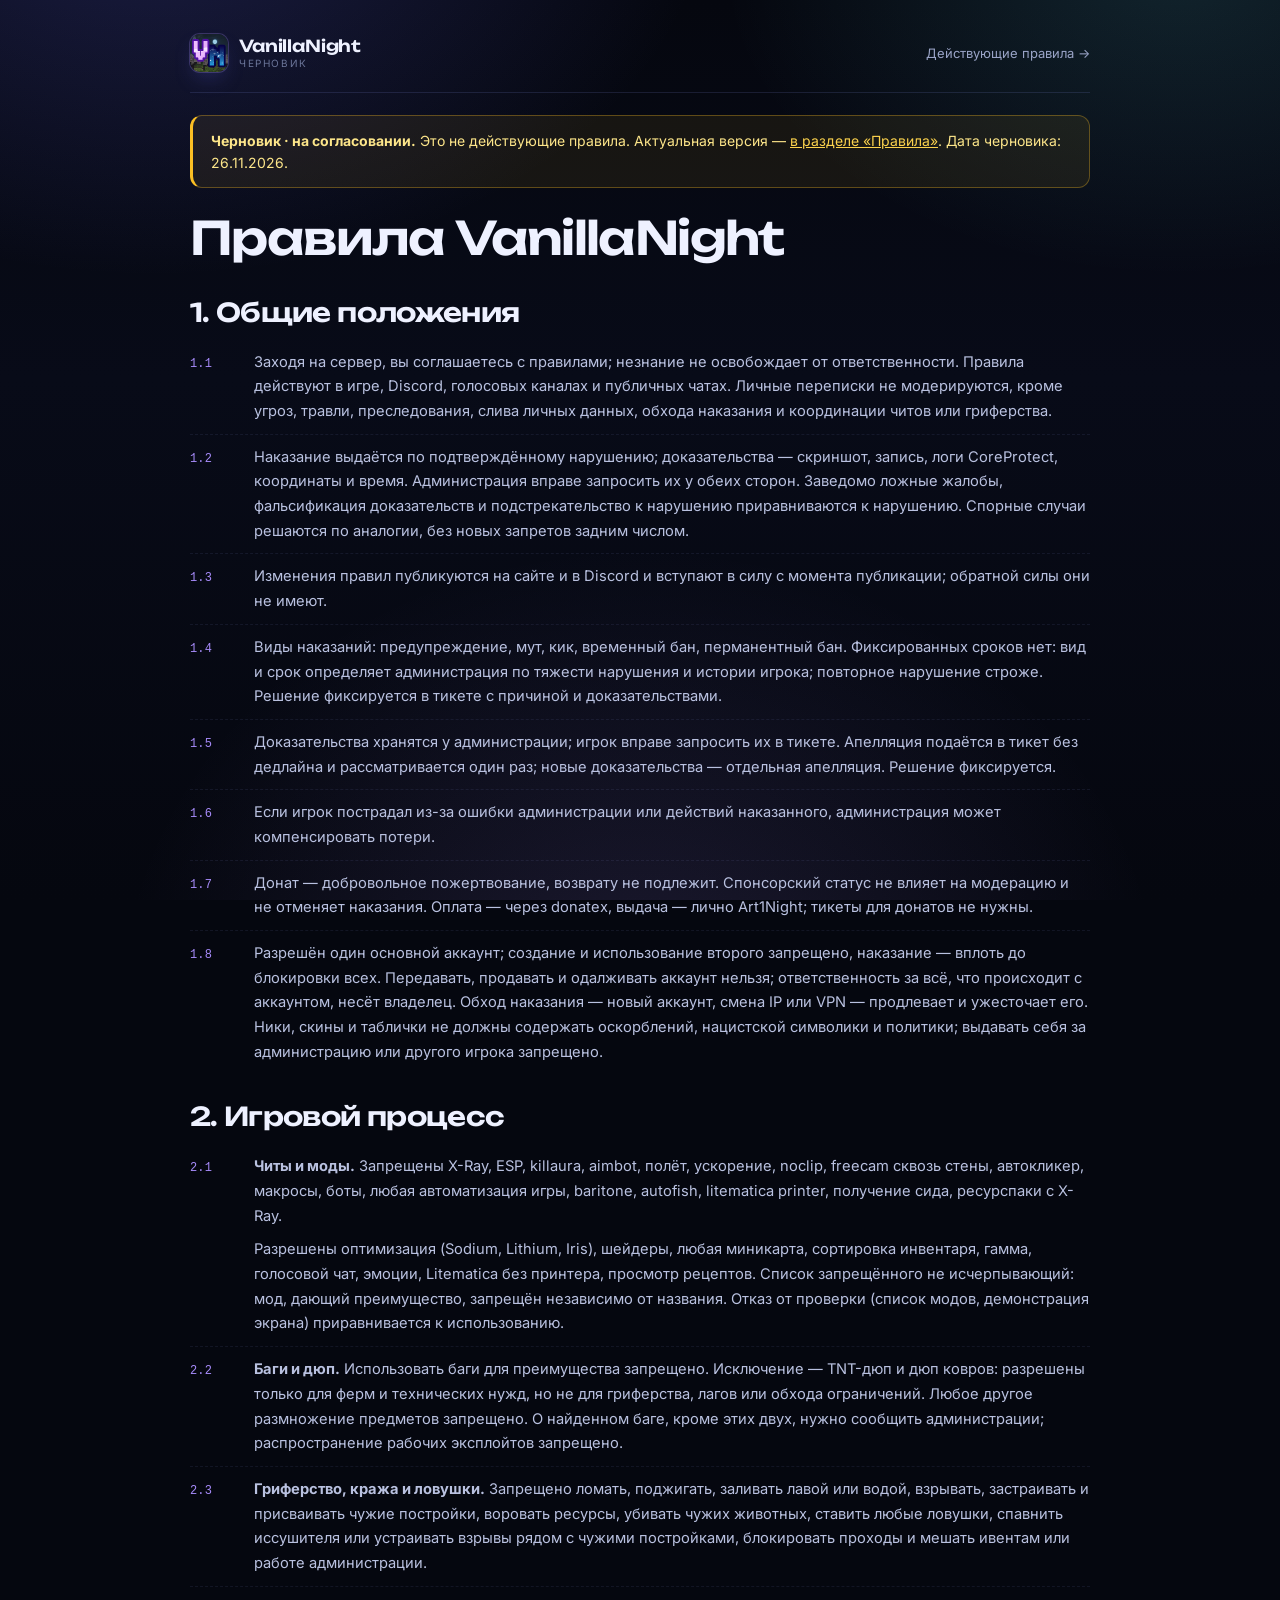
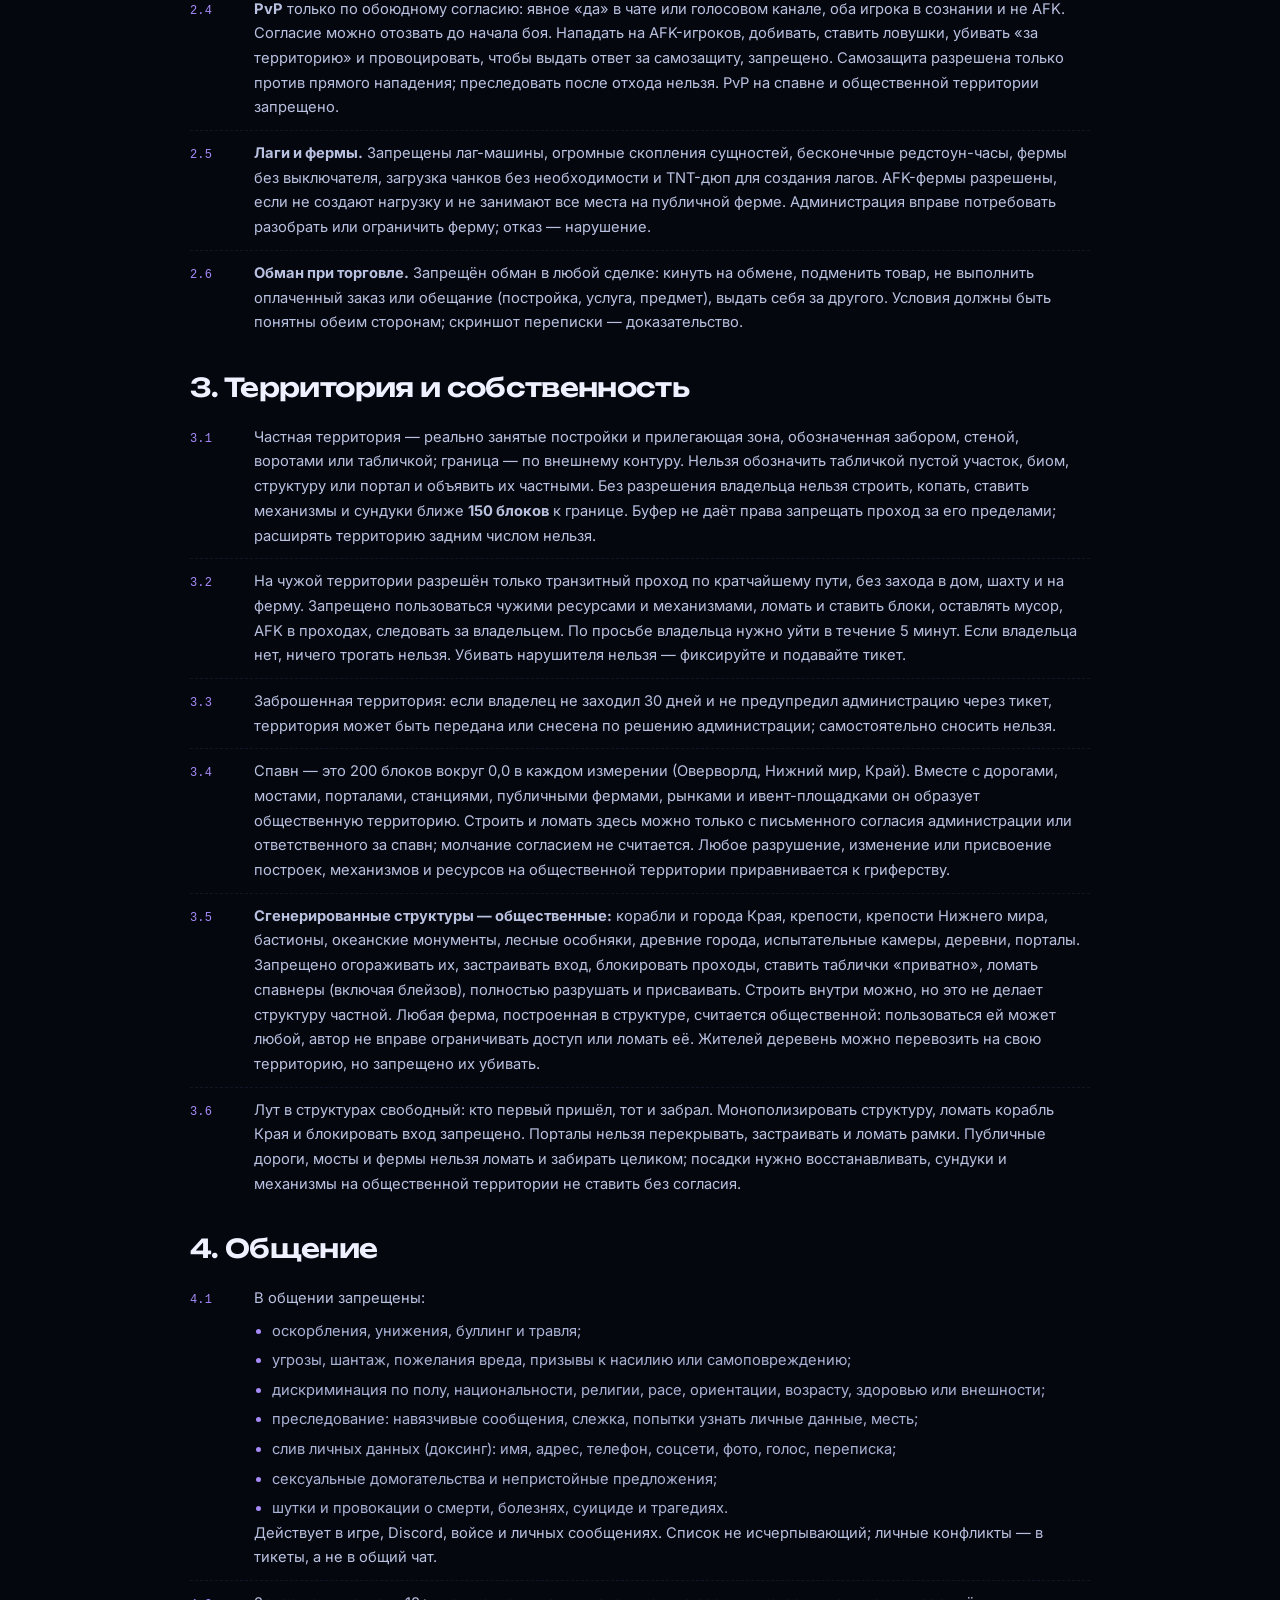
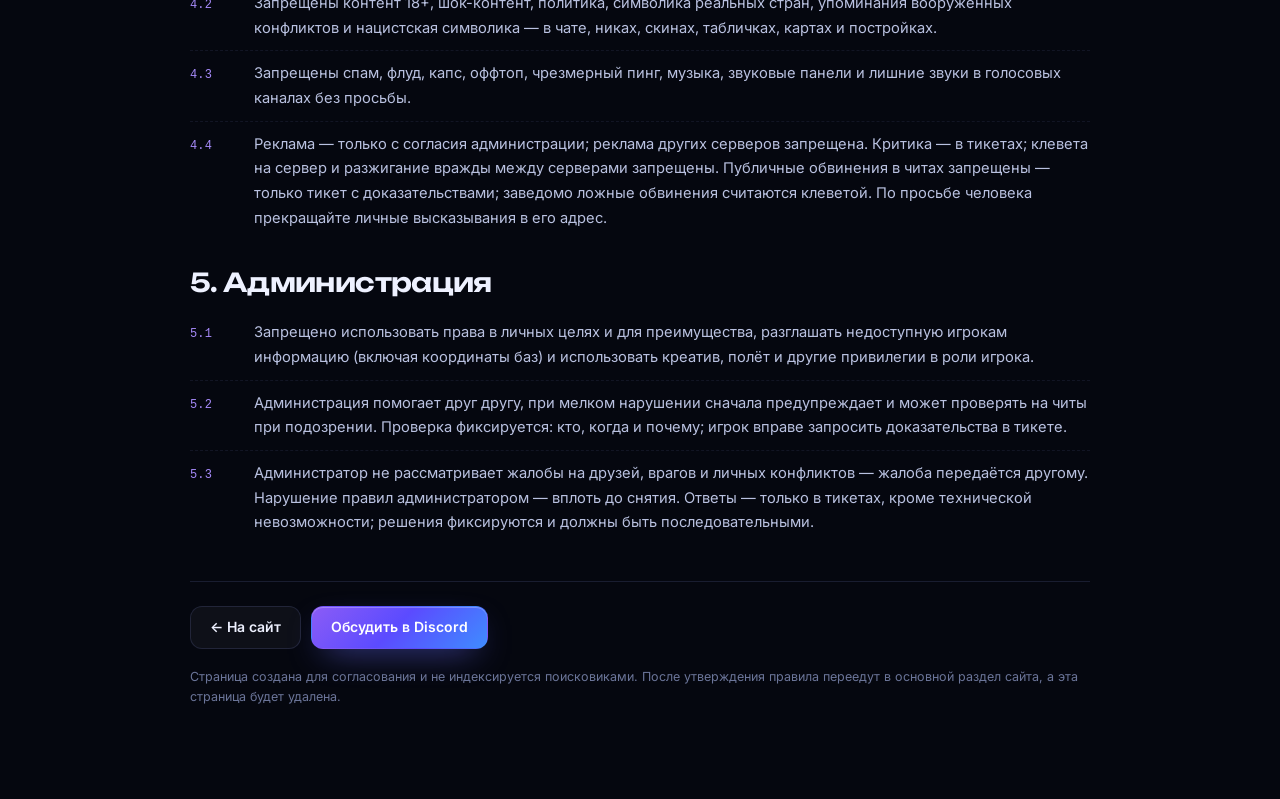
==== commit 051534d1: "Shorten 4.1" ====
--- a/rules-v2.html
+++ b/rules-v2.html
@@ -199,18 +199,17 @@
     <div class="rule rule--block">
       <span class="num">4.1</span>
       <div>
-        <p>Уважение обязательно. Запрещены:</p>
+        <p>В общении запрещены:</p>
         <ul class="bullets">
-          <li>оскорбления, унижения, насмешки, буллинг и травля;</li>
-          <li>угрозы, шантаж, пожелания смерти или вреда, призывы к насилию и самоповреждению;</li>
-          <li>дискриминация по полу, национальности, религии, расе, ориентации, возрасту, здоровью, внешности или игровому опыту;</li>
-          <li>преследование: навязчивые сообщения, слежка, попытки выяснить личные данные, месть после конфликта;</li>
-          <li>слив личных данных без согласия (доксинг): имя, адрес, телефон, соцсети, фото, голос, переписка, место учёбы или работы;</li>
-          <li>сексуальные домогательства, непристойные намёки и предложения;</li>
-          <li>шутки и провокации на темы смерти, болезней, суицида, трагедий и насилия;</li>
-          <li>публикация чужих скриншотов и переписок без согласия участников.</li>
+          <li>оскорбления, унижения, буллинг и травля;</li>
+          <li>угрозы, шантаж, пожелания вреда, призывы к насилию или самоповреждению;</li>
+          <li>дискриминация по полу, национальности, религии, расе, ориентации, возрасту, здоровью или внешности;</li>
+          <li>преследование: навязчивые сообщения, слежка, попытки узнать личные данные, месть;</li>
+          <li>слив личных данных (доксинг): имя, адрес, телефон, соцсети, фото, голос, переписка;</li>
+          <li>сексуальные домогательства и непристойные предложения;</li>
+          <li>шутки и провокации о смерти, болезнях, суициде и трагедиях.</li>
         </ul>
-        <p>Это действует в игре, Discord, голосовых каналах и личных сообщениях. Список не исчерпывающий: любое унижение, травля или угроза — нарушение. Личные конфликты разбираются в тикетах, а не в общем чате.</p>
+        <p>Действует в игре, Discord, войсе и личных сообщениях. Список не исчерпывающий; личные конфликты — в тикеты, а не в общий чат.</p>
       </div>
     </div>
     <div class="rule rule--block">
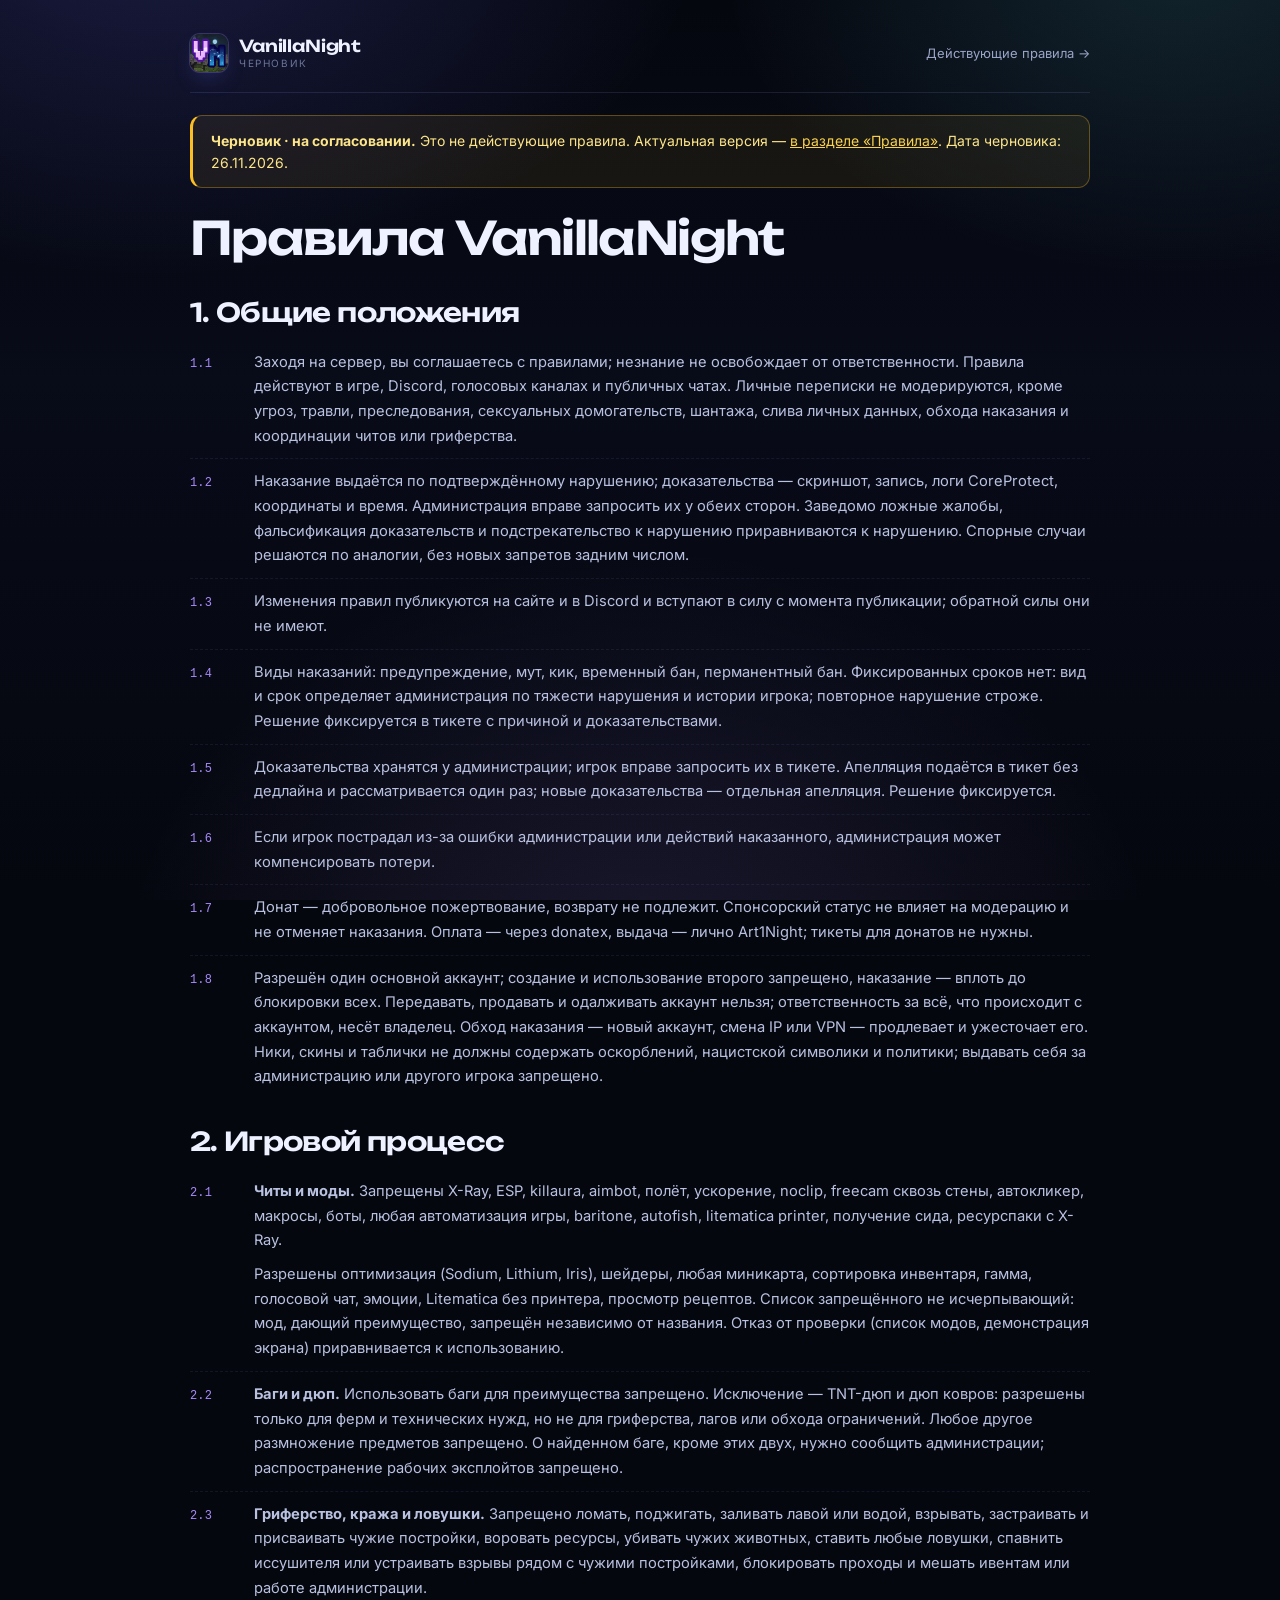
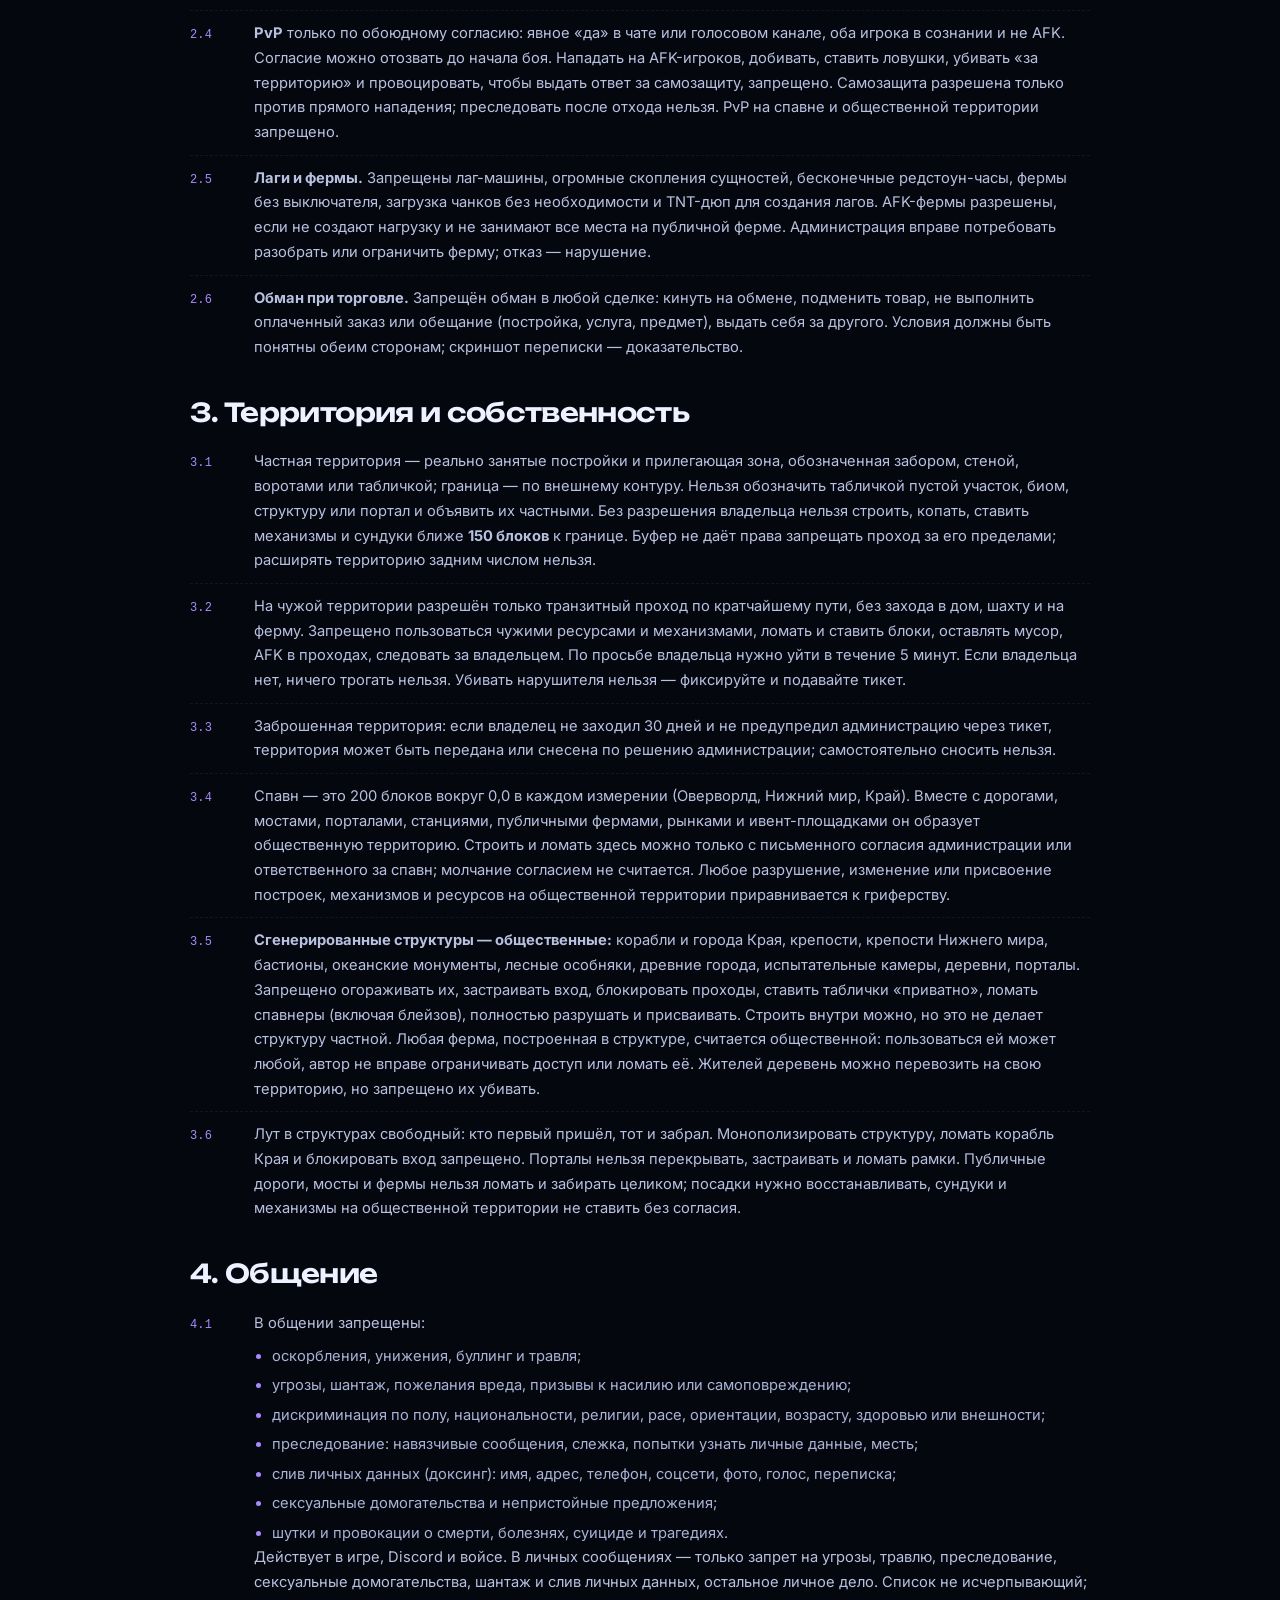
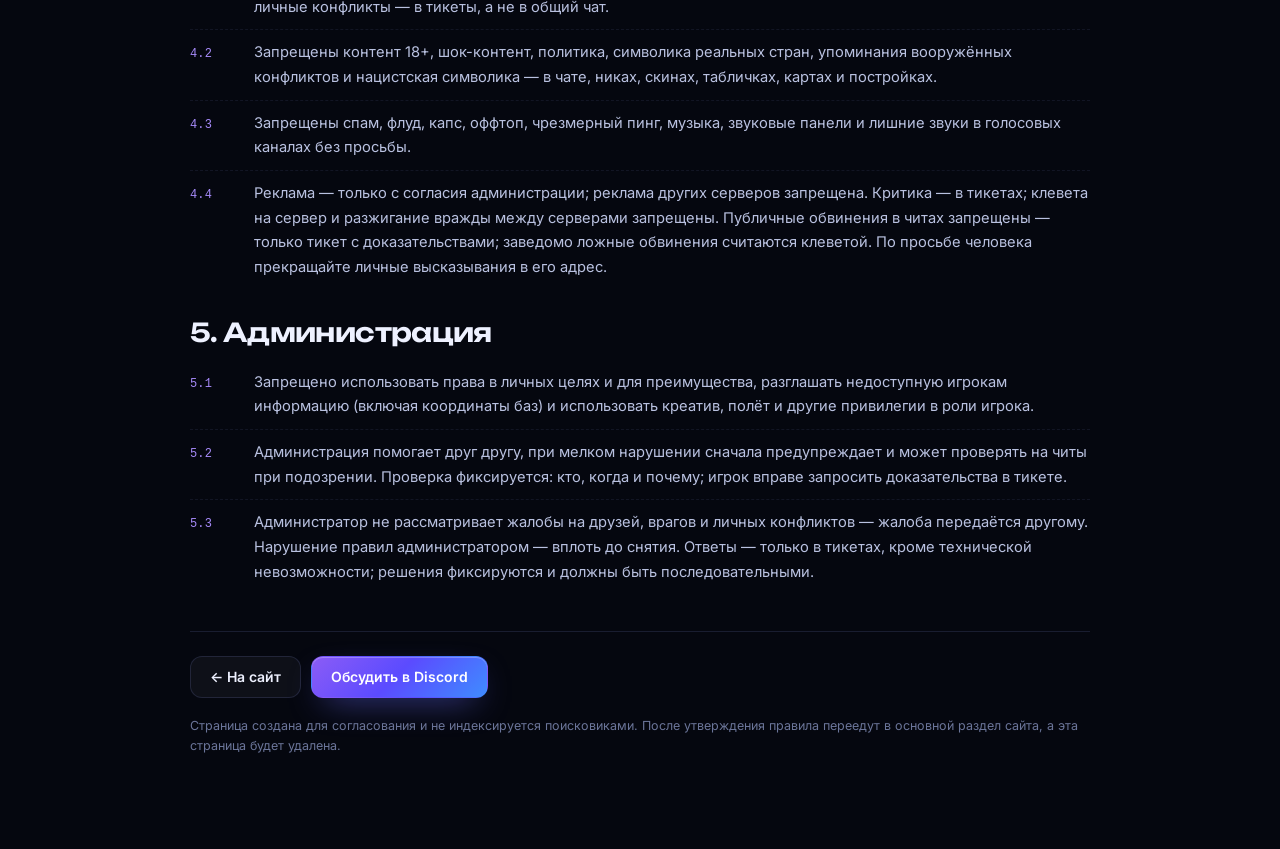
==== commit ca1235e1: "Align DM moderation with 1.1" ====
--- a/rules-v2.html
+++ b/rules-v2.html
@@ -66,7 +66,7 @@
     <div class="rule rule--block">
       <span class="num">1.1</span>
       <div>
-        <p>Заходя на сервер, вы соглашаетесь с правилами; незнание не освобождает от ответственности. Правила действуют в игре, Discord, голосовых каналах и публичных чатах. Личные переписки не модерируются, кроме угроз, травли, преследования, слива личных данных, обхода наказания и координации читов или гриферства.</p>
+        <p>Заходя на сервер, вы соглашаетесь с правилами; незнание не освобождает от ответственности. Правила действуют в игре, Discord, голосовых каналах и публичных чатах. Личные переписки не модерируются, кроме угроз, травли, преследования, сексуальных домогательств, шантажа, слива личных данных, обхода наказания и координации читов или гриферства.</p>
       </div>
     </div>
     <div class="rule rule--block">
@@ -209,7 +209,7 @@
           <li>сексуальные домогательства и непристойные предложения;</li>
           <li>шутки и провокации о смерти, болезнях, суициде и трагедиях.</li>
         </ul>
-        <p>Действует в игре, Discord, войсе и личных сообщениях. Список не исчерпывающий; личные конфликты — в тикеты, а не в общий чат.</p>
+        <p>Действует в игре, Discord и войсе. В личных сообщениях — только запрет на угрозы, травлю, преследование, сексуальные домогательства, шантаж и слив личных данных, остальное личное дело. Список не исчерпывающий; личные конфликты — в тикеты, а не в общий чат.</p>
       </div>
     </div>
     <div class="rule rule--block">
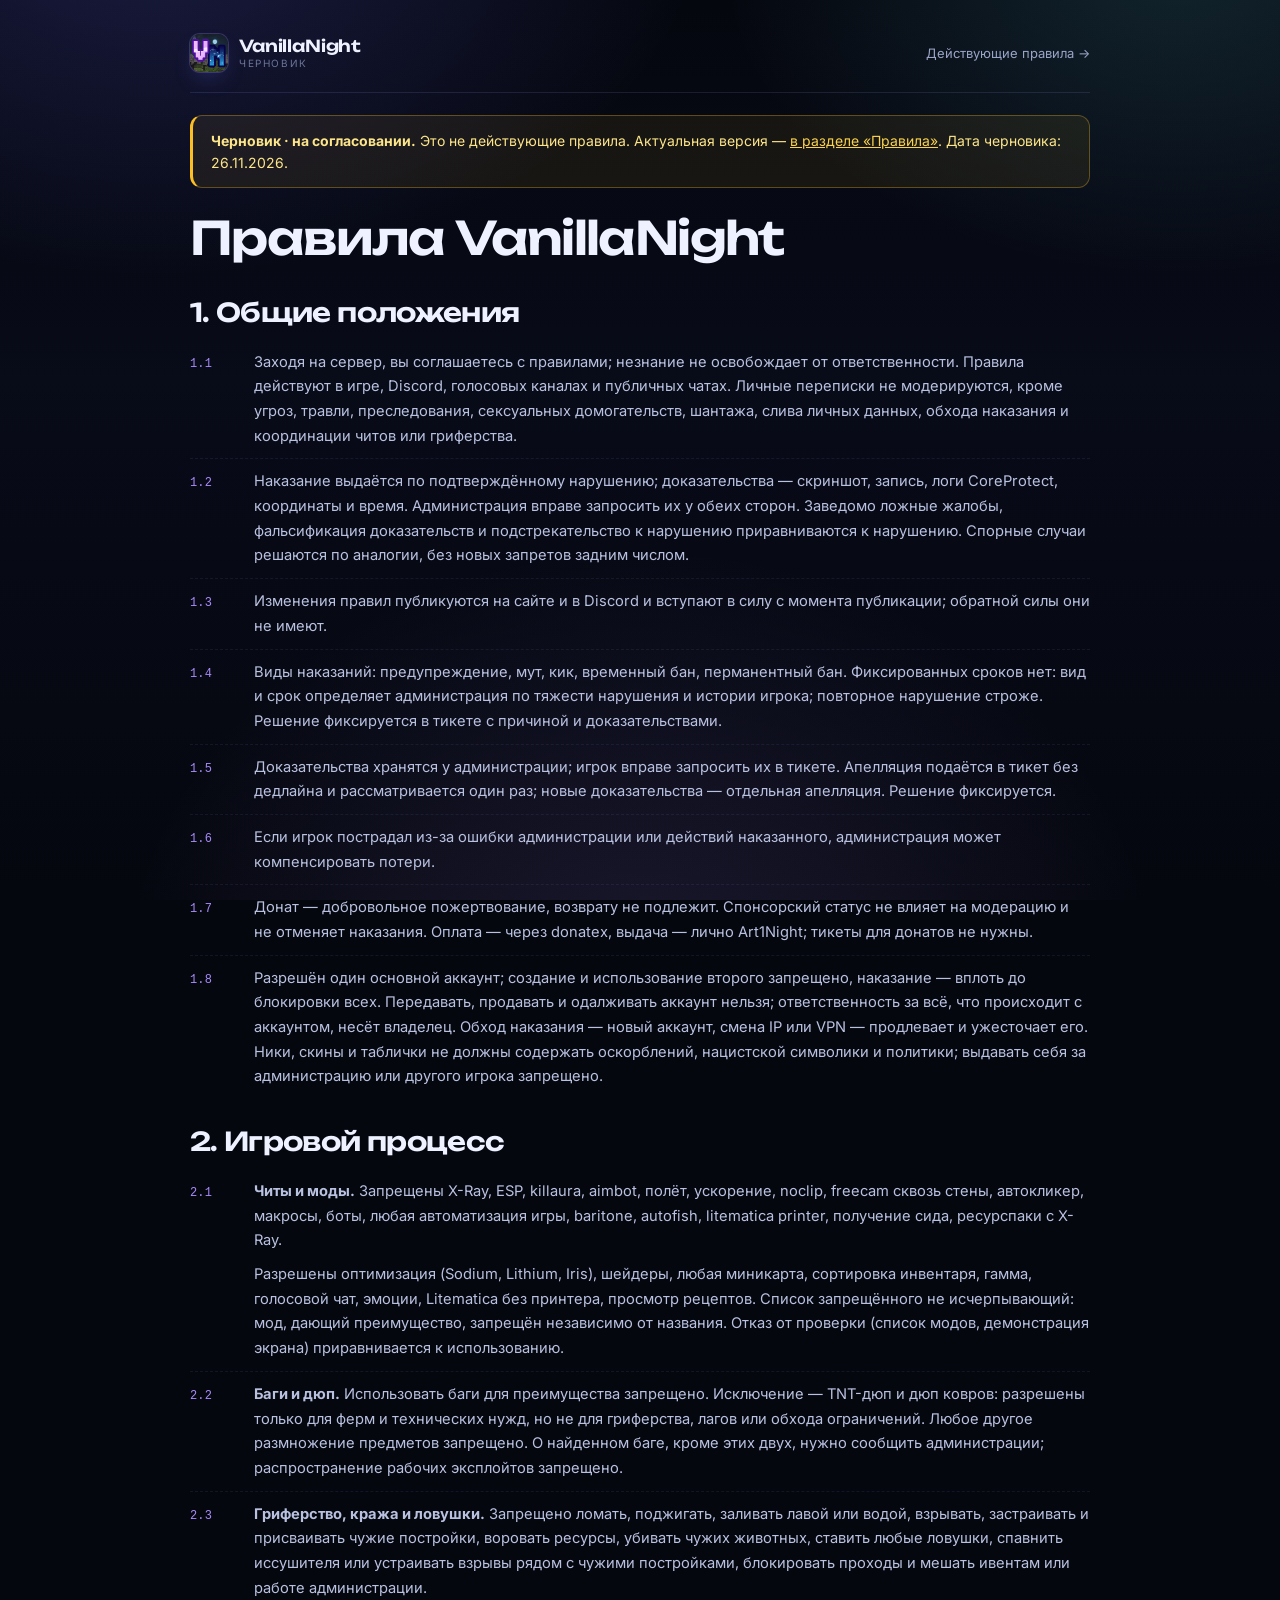
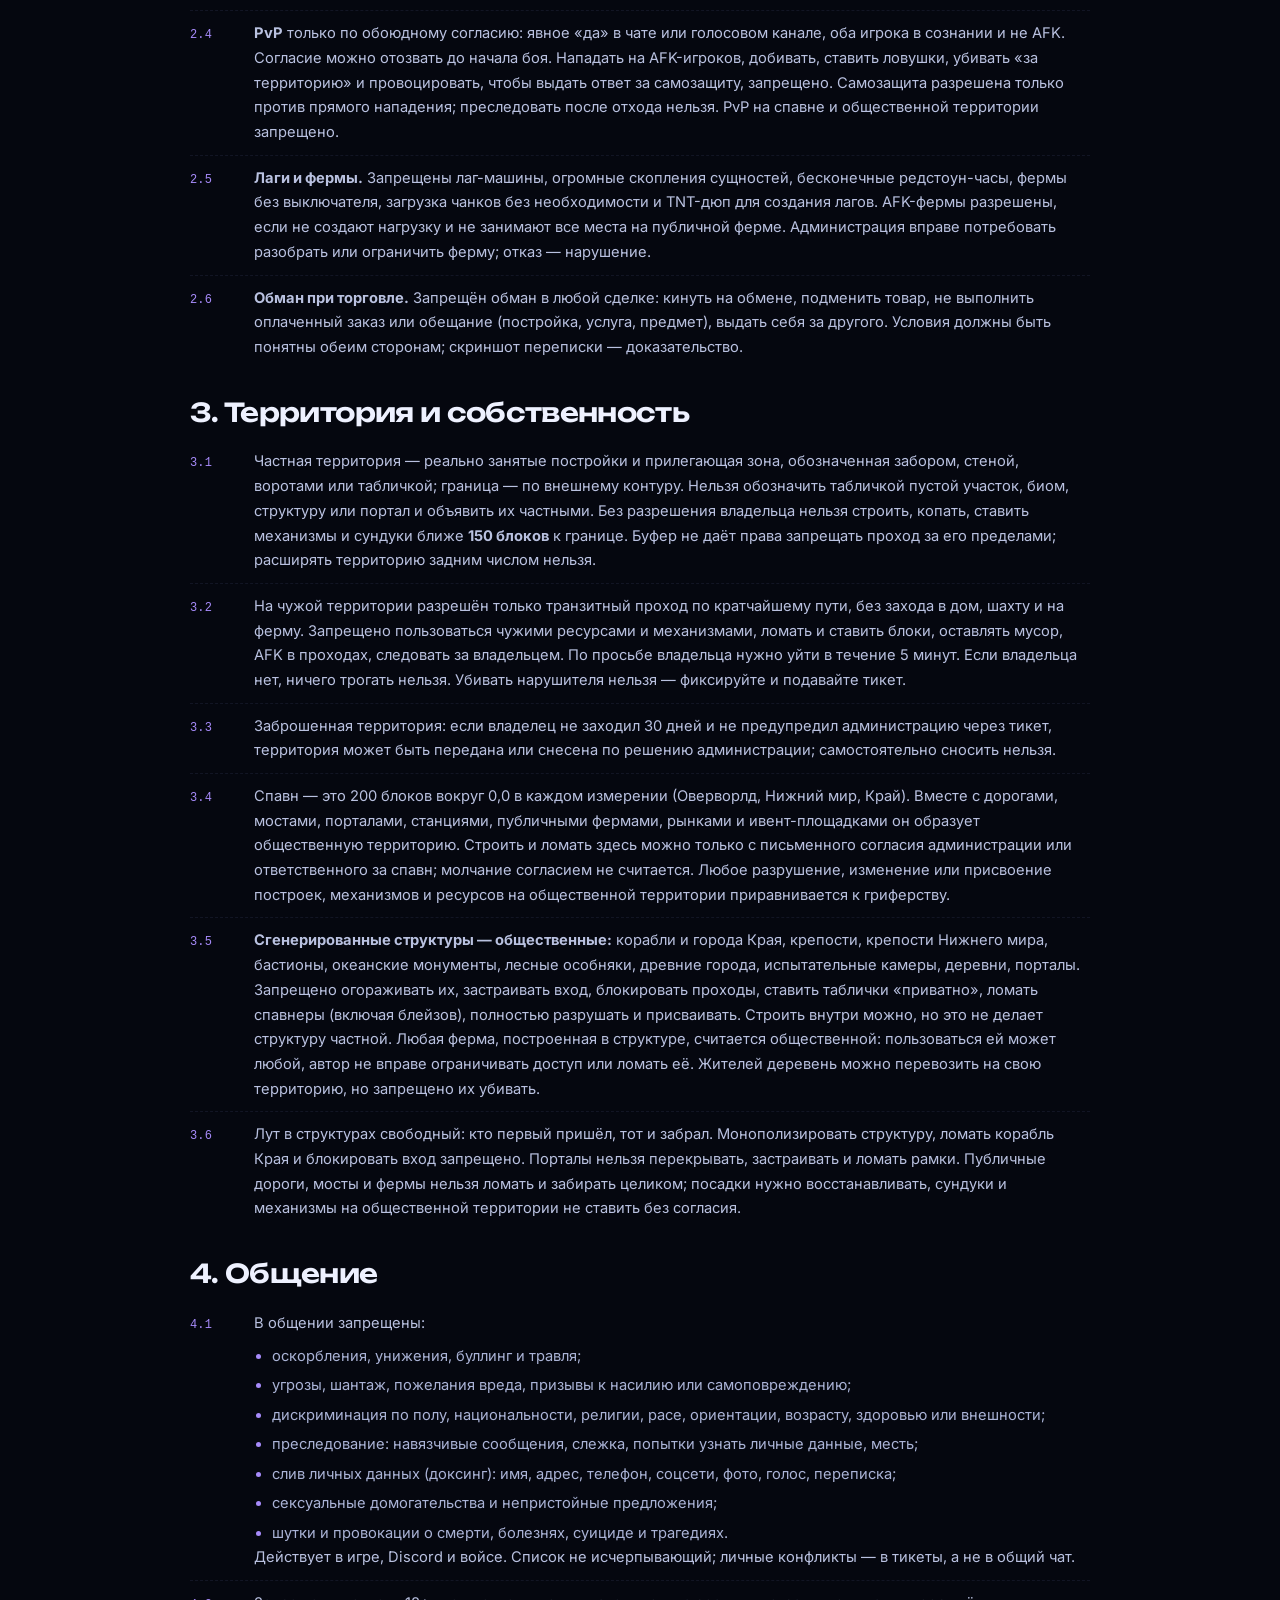
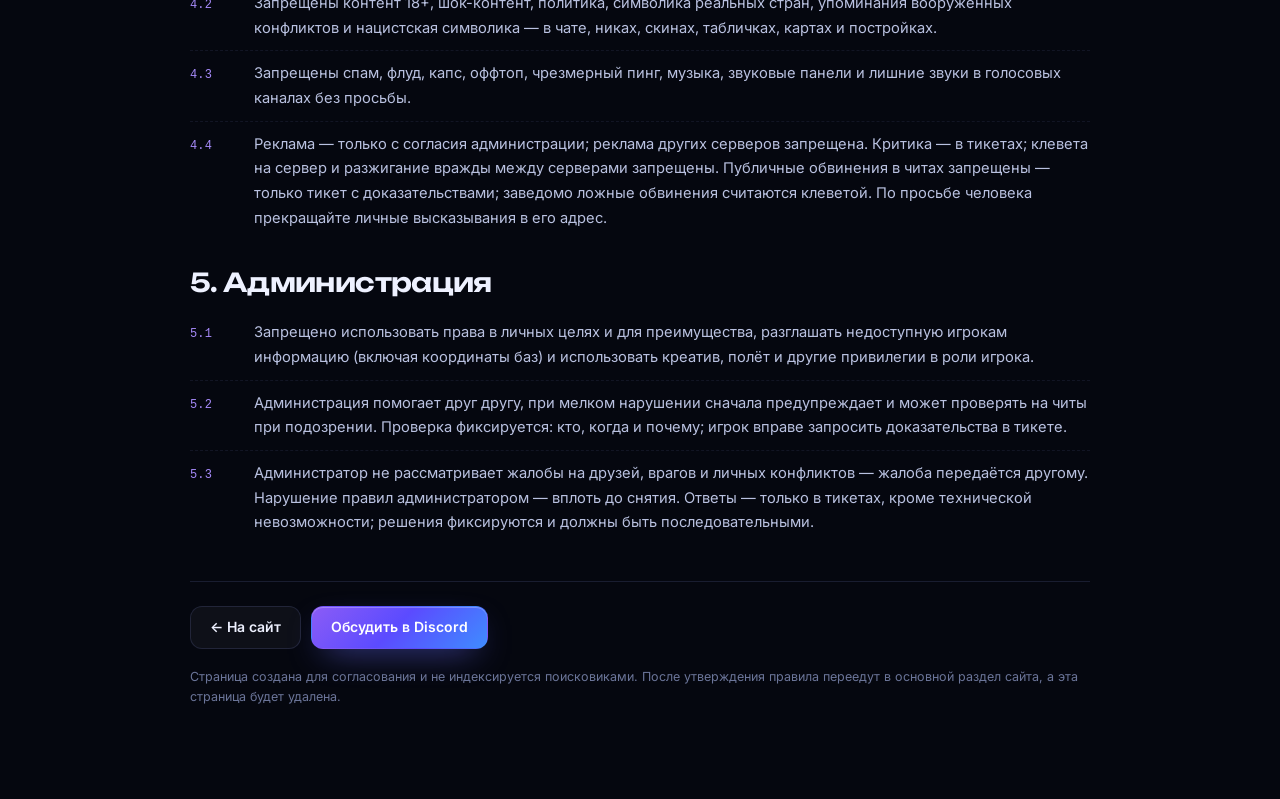
==== commit e15b7ef9: "Remove duplicated DM clause from 4.1" ====
--- a/rules-v2.html
+++ b/rules-v2.html
@@ -209,7 +209,7 @@
           <li>сексуальные домогательства и непристойные предложения;</li>
           <li>шутки и провокации о смерти, болезнях, суициде и трагедиях.</li>
         </ul>
-        <p>Действует в игре, Discord и войсе. В личных сообщениях — только запрет на угрозы, травлю, преследование, сексуальные домогательства, шантаж и слив личных данных, остальное личное дело. Список не исчерпывающий; личные конфликты — в тикеты, а не в общий чат.</p>
+        <p>Действует в игре, Discord и войсе. Список не исчерпывающий; личные конфликты — в тикеты, а не в общий чат.</p>
       </div>
     </div>
     <div class="rule rule--block">
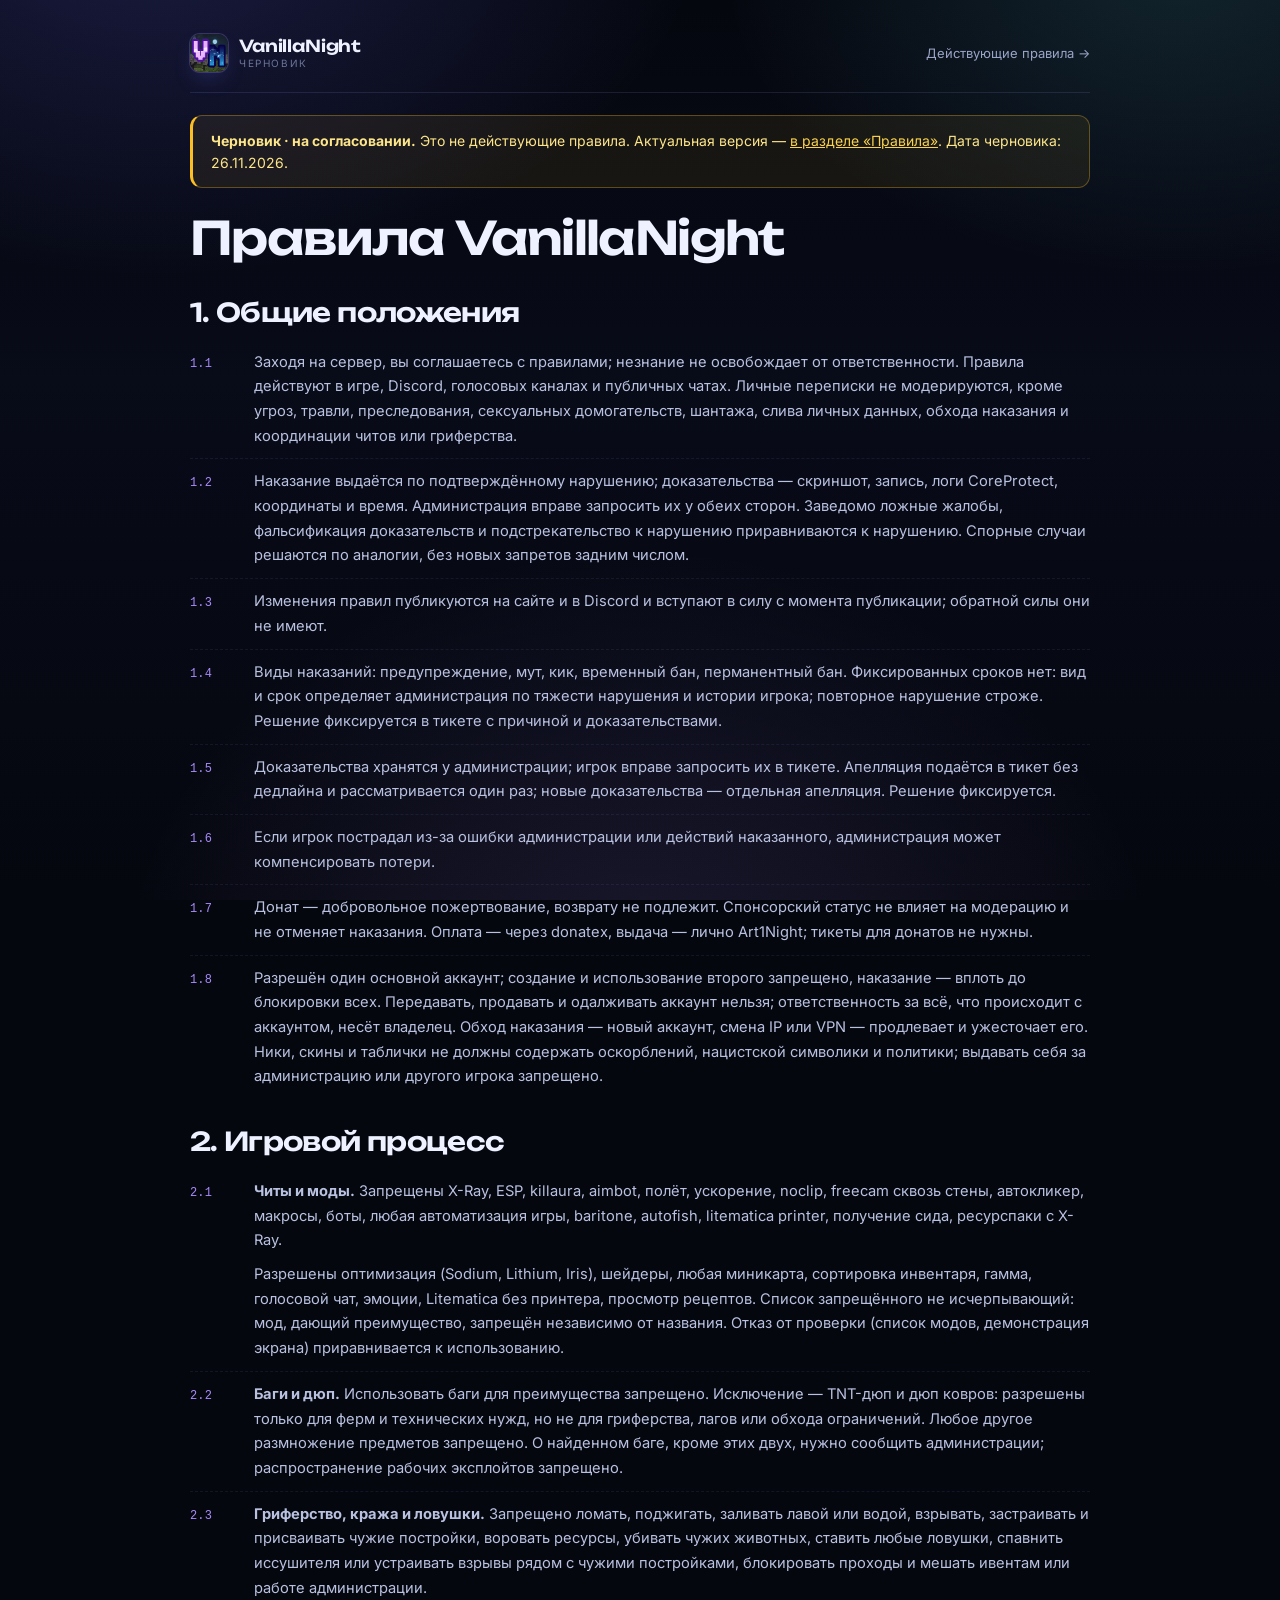
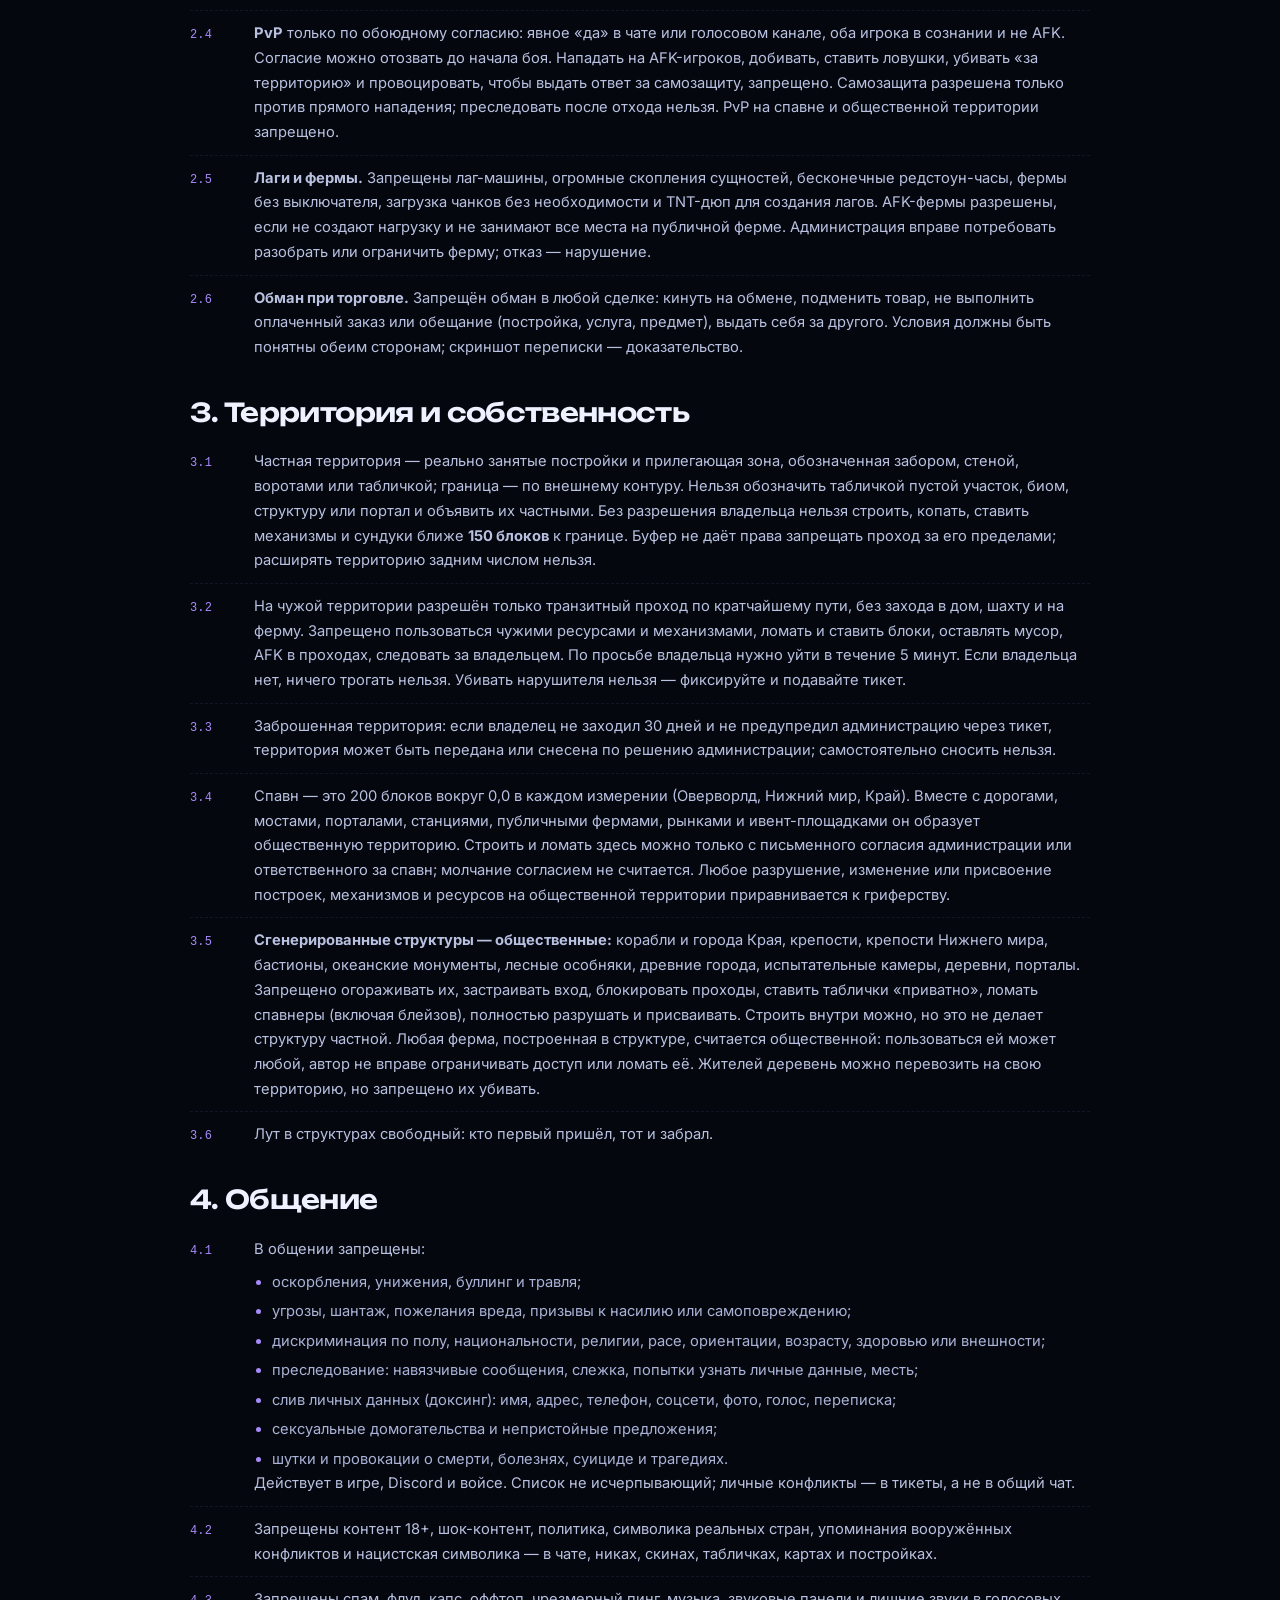
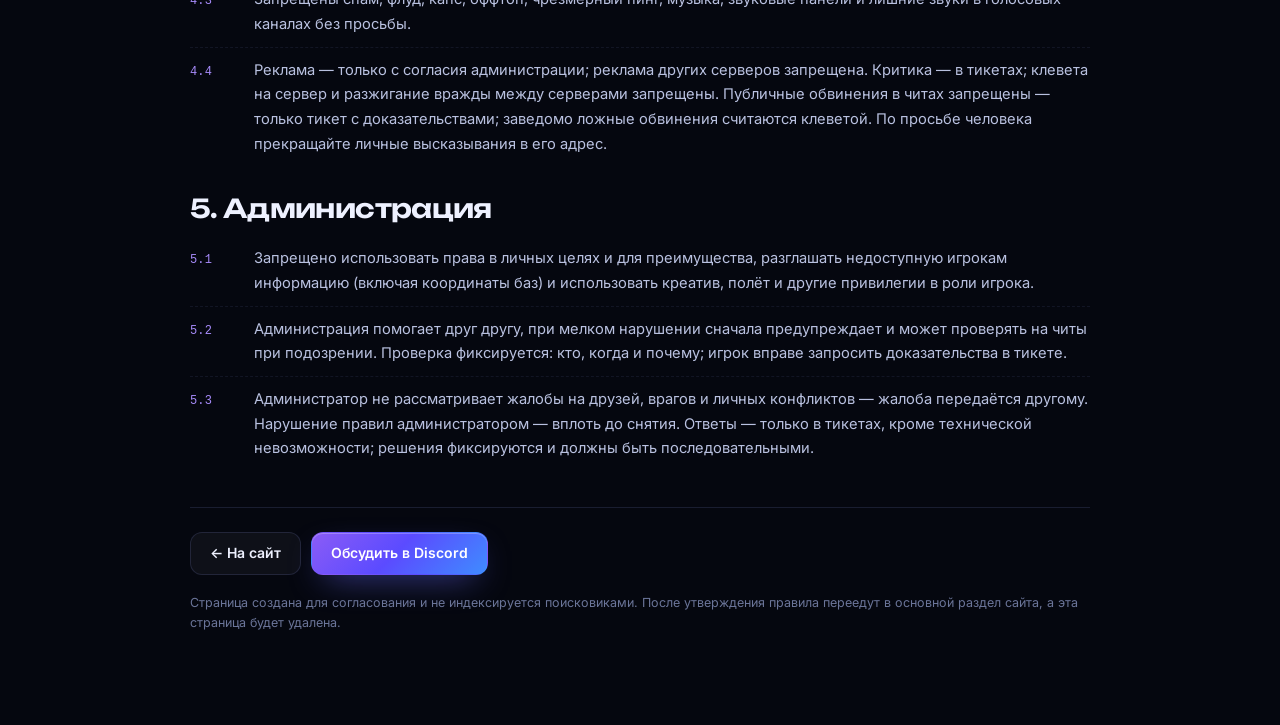
==== commit a9170c47: "Shorten 3.6 to loot rule" ====
--- a/rules-v2.html
+++ b/rules-v2.html
@@ -189,7 +189,7 @@
     <div class="rule rule--block">
       <span class="num">3.6</span>
       <div>
-        <p>Лут в структурах свободный: кто первый пришёл, тот и забрал. Монополизировать структуру, ломать корабль Края и блокировать вход запрещено. Порталы нельзя перекрывать, застраивать и ломать рамки. Публичные дороги, мосты и фермы нельзя ломать и забирать целиком; посадки нужно восстанавливать, сундуки и механизмы на общественной территории не ставить без согласия.</p>
+        <p>Лут в структурах свободный: кто первый пришёл, тот и забрал.</p>
       </div>
     </div>
   </section>
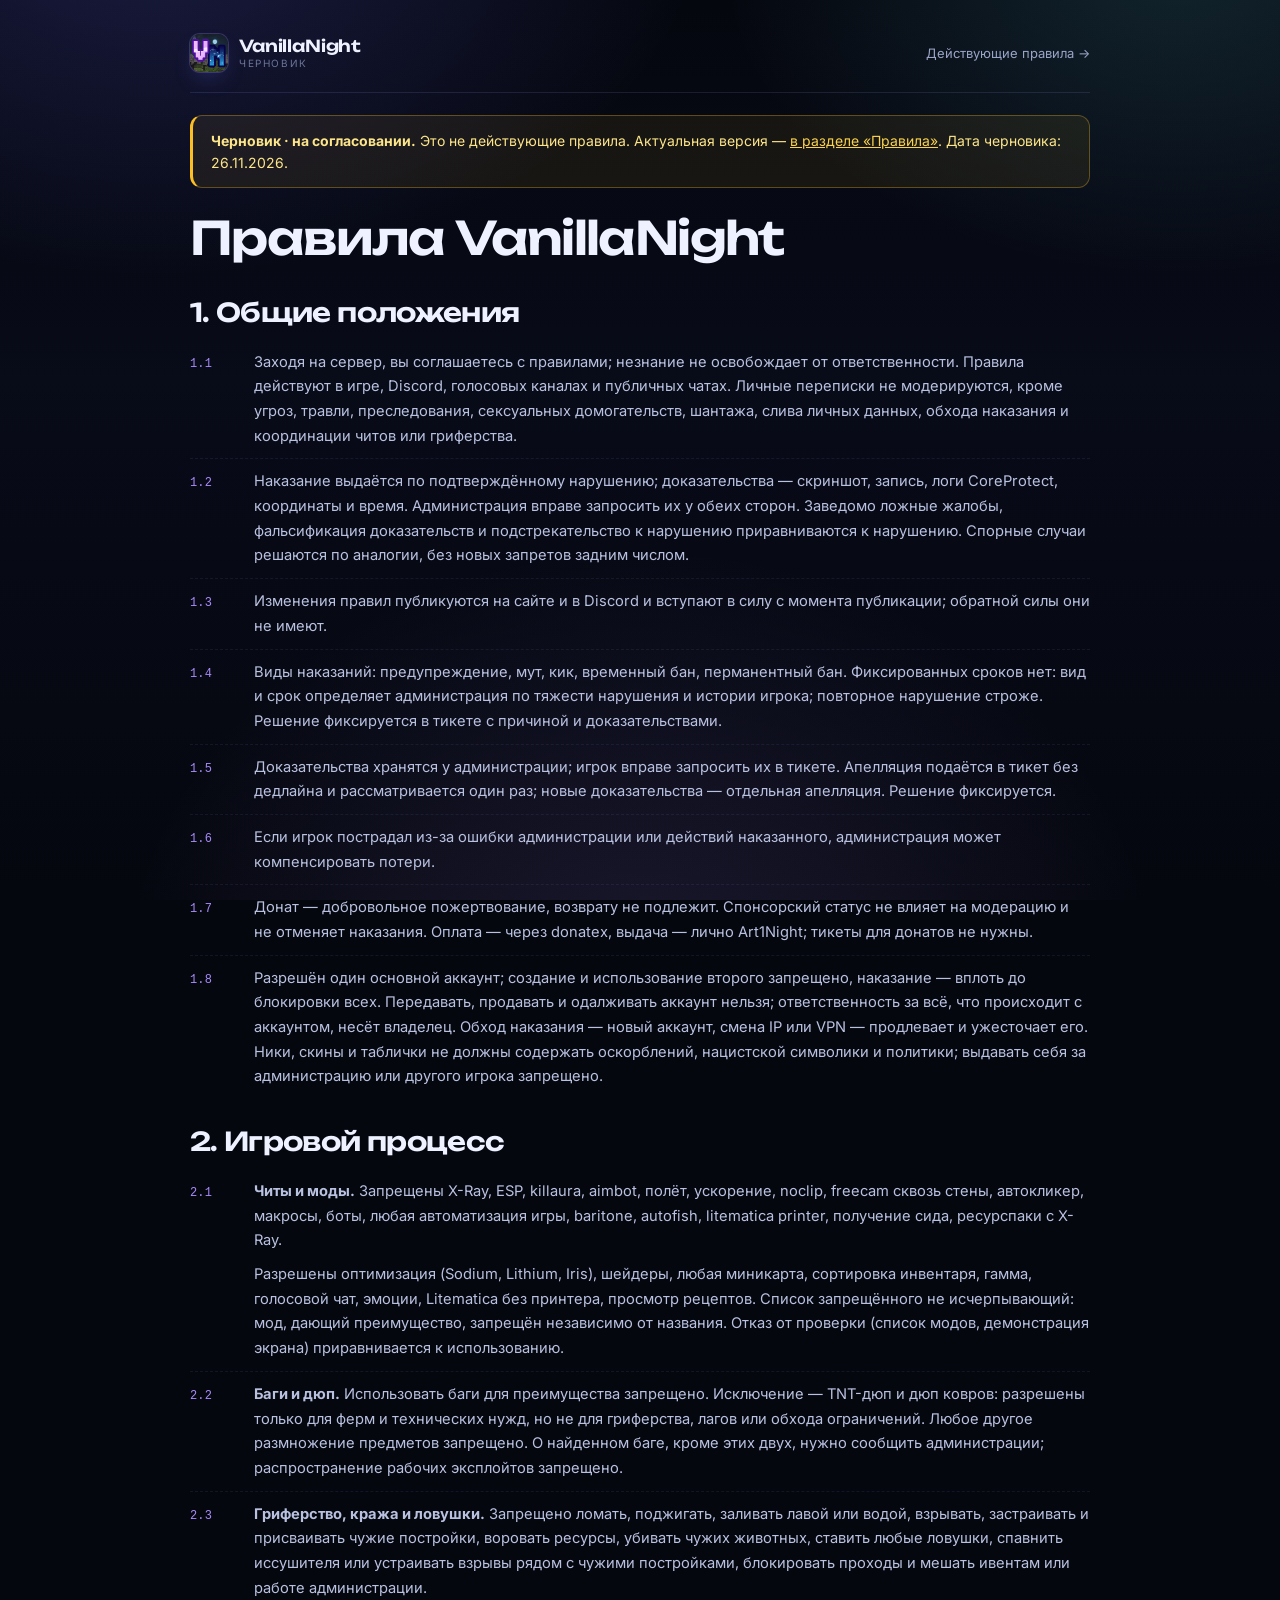
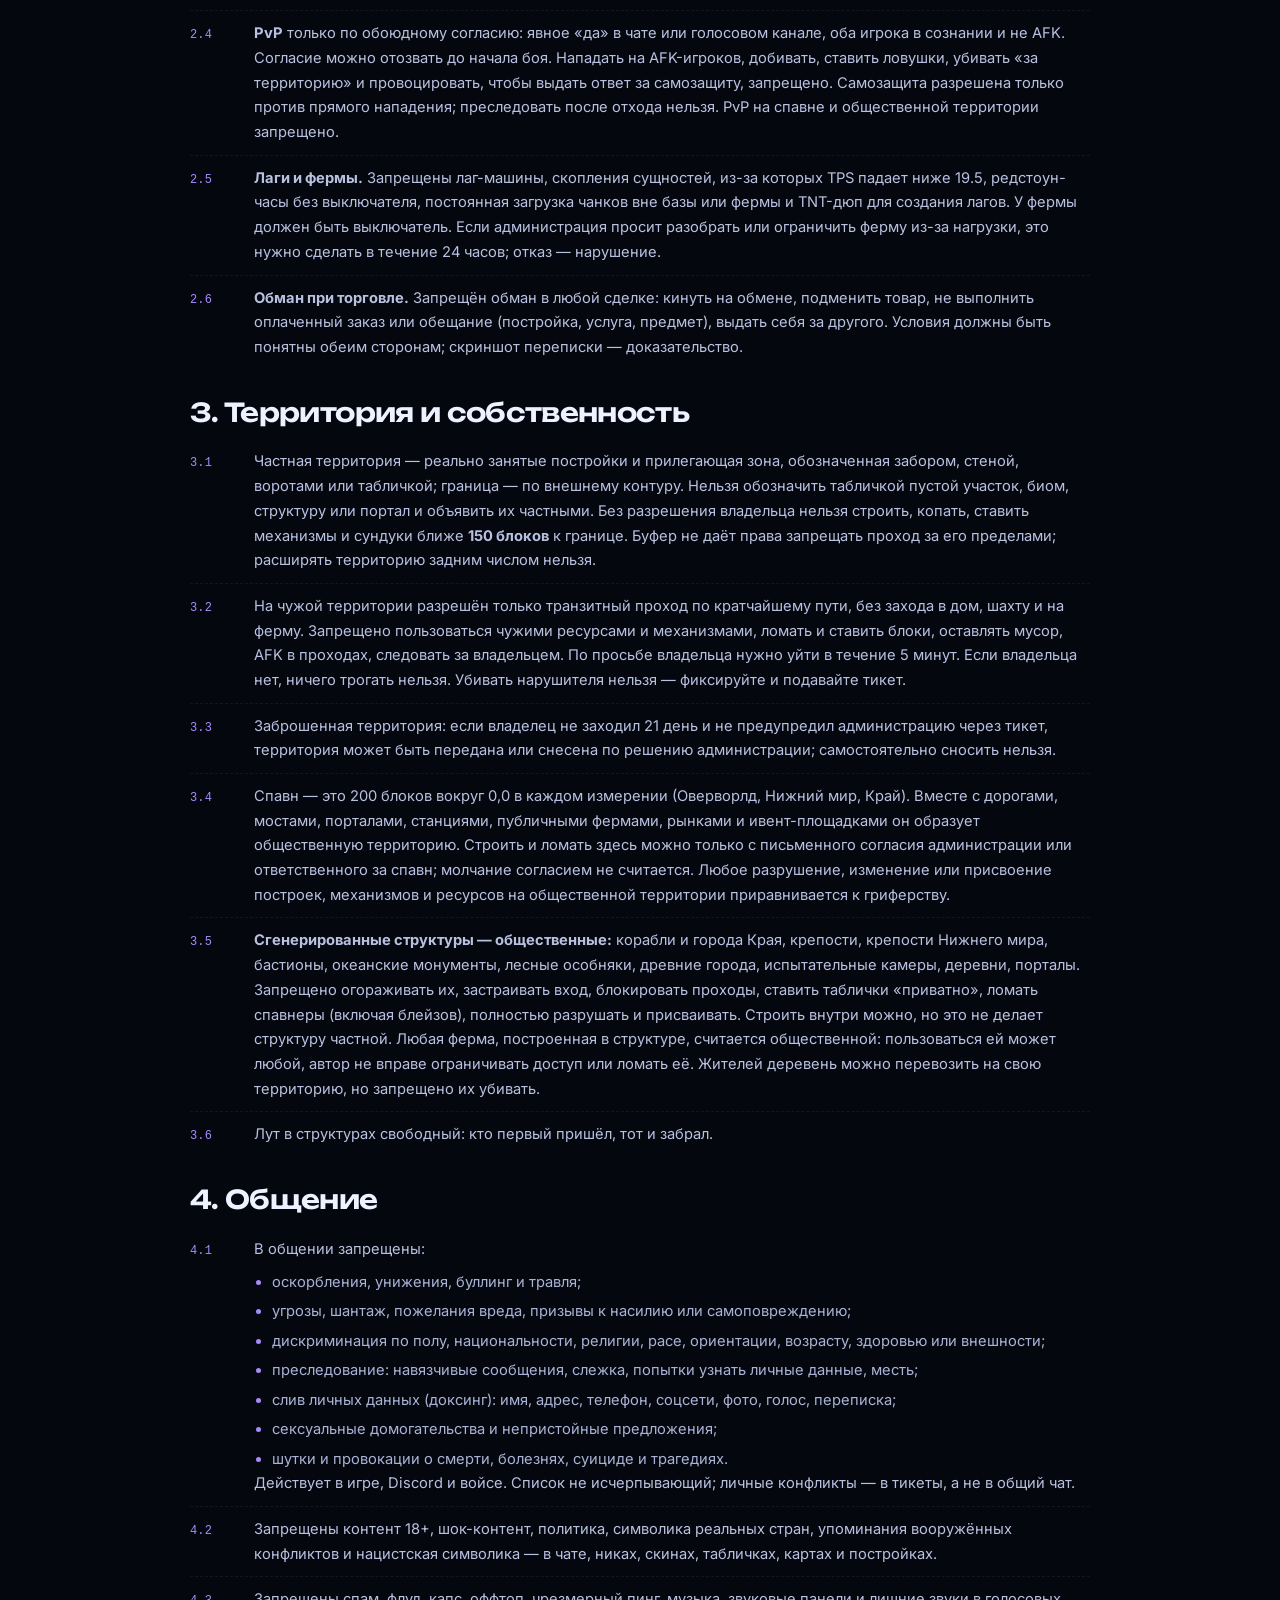
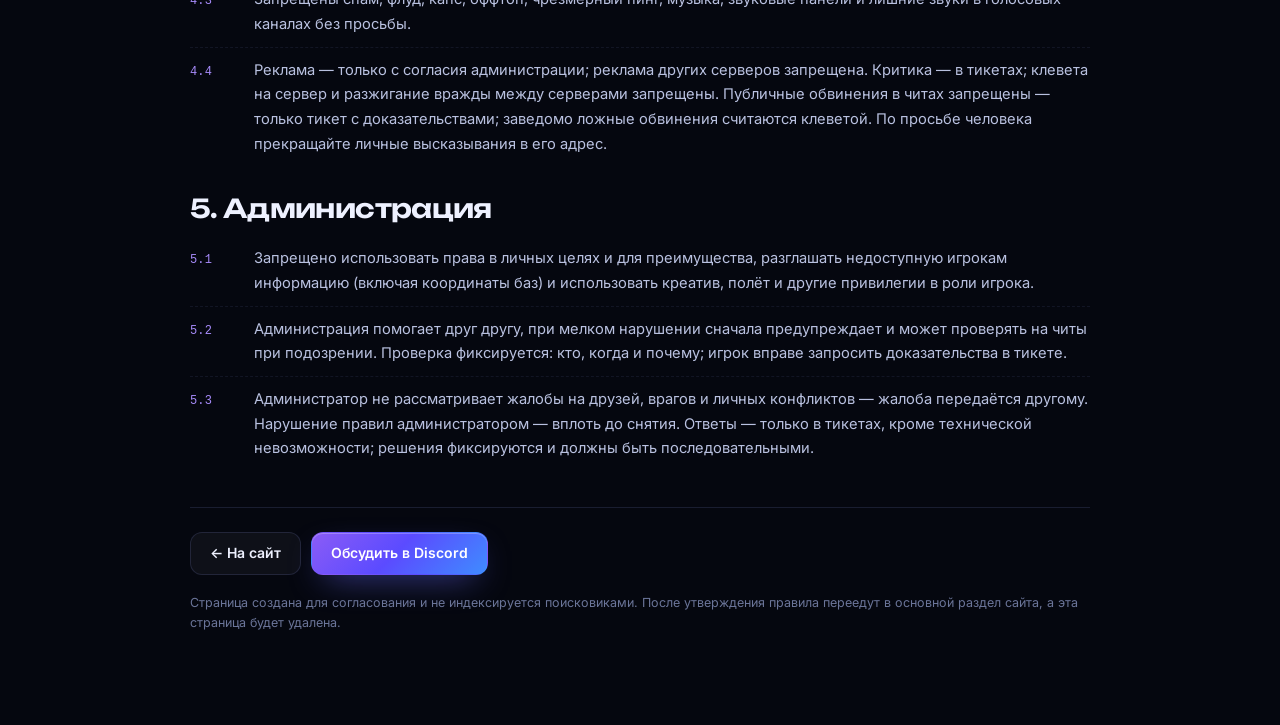
==== commit 07d3420f: "2.5 concrete limits, 21-day abandonment" ====
--- a/rules-v2.html
+++ b/rules-v2.html
@@ -143,7 +143,7 @@
     <div class="rule rule--block">
       <span class="num">2.5</span>
       <div>
-        <p><strong>Лаги и фермы.</strong> Запрещены лаг-машины, огромные скопления сущностей, бесконечные редстоун-часы, фермы без выключателя, загрузка чанков без необходимости и TNT-дюп для создания лагов. AFK-фермы разрешены, если не создают нагрузку и не занимают все места на публичной ферме. Администрация вправе потребовать разобрать или ограничить ферму; отказ — нарушение.</p>
+        <p><strong>Лаги и фермы.</strong> Запрещены лаг-машины, скопления сущностей, из-за которых TPS падает ниже 19.5, редстоун-часы без выключателя, постоянная загрузка чанков вне базы или фермы и TNT-дюп для создания лагов. У фермы должен быть выключатель. Если администрация просит разобрать или ограничить ферму из-за нагрузки, это нужно сделать в течение 24 часов; отказ — нарушение.</p>
       </div>
     </div>
     <div class="rule rule--block">
@@ -171,7 +171,7 @@
     <div class="rule rule--block">
       <span class="num">3.3</span>
       <div>
-        <p>Заброшенная территория: если владелец не заходил 30 дней и не предупредил администрацию через тикет, территория может быть передана или снесена по решению администрации; самостоятельно сносить нельзя.</p>
+        <p>Заброшенная территория: если владелец не заходил 21 день и не предупредил администрацию через тикет, территория может быть передана или снесена по решению администрации; самостоятельно сносить нельзя.</p>
       </div>
     </div>
     <div class="rule rule--block">
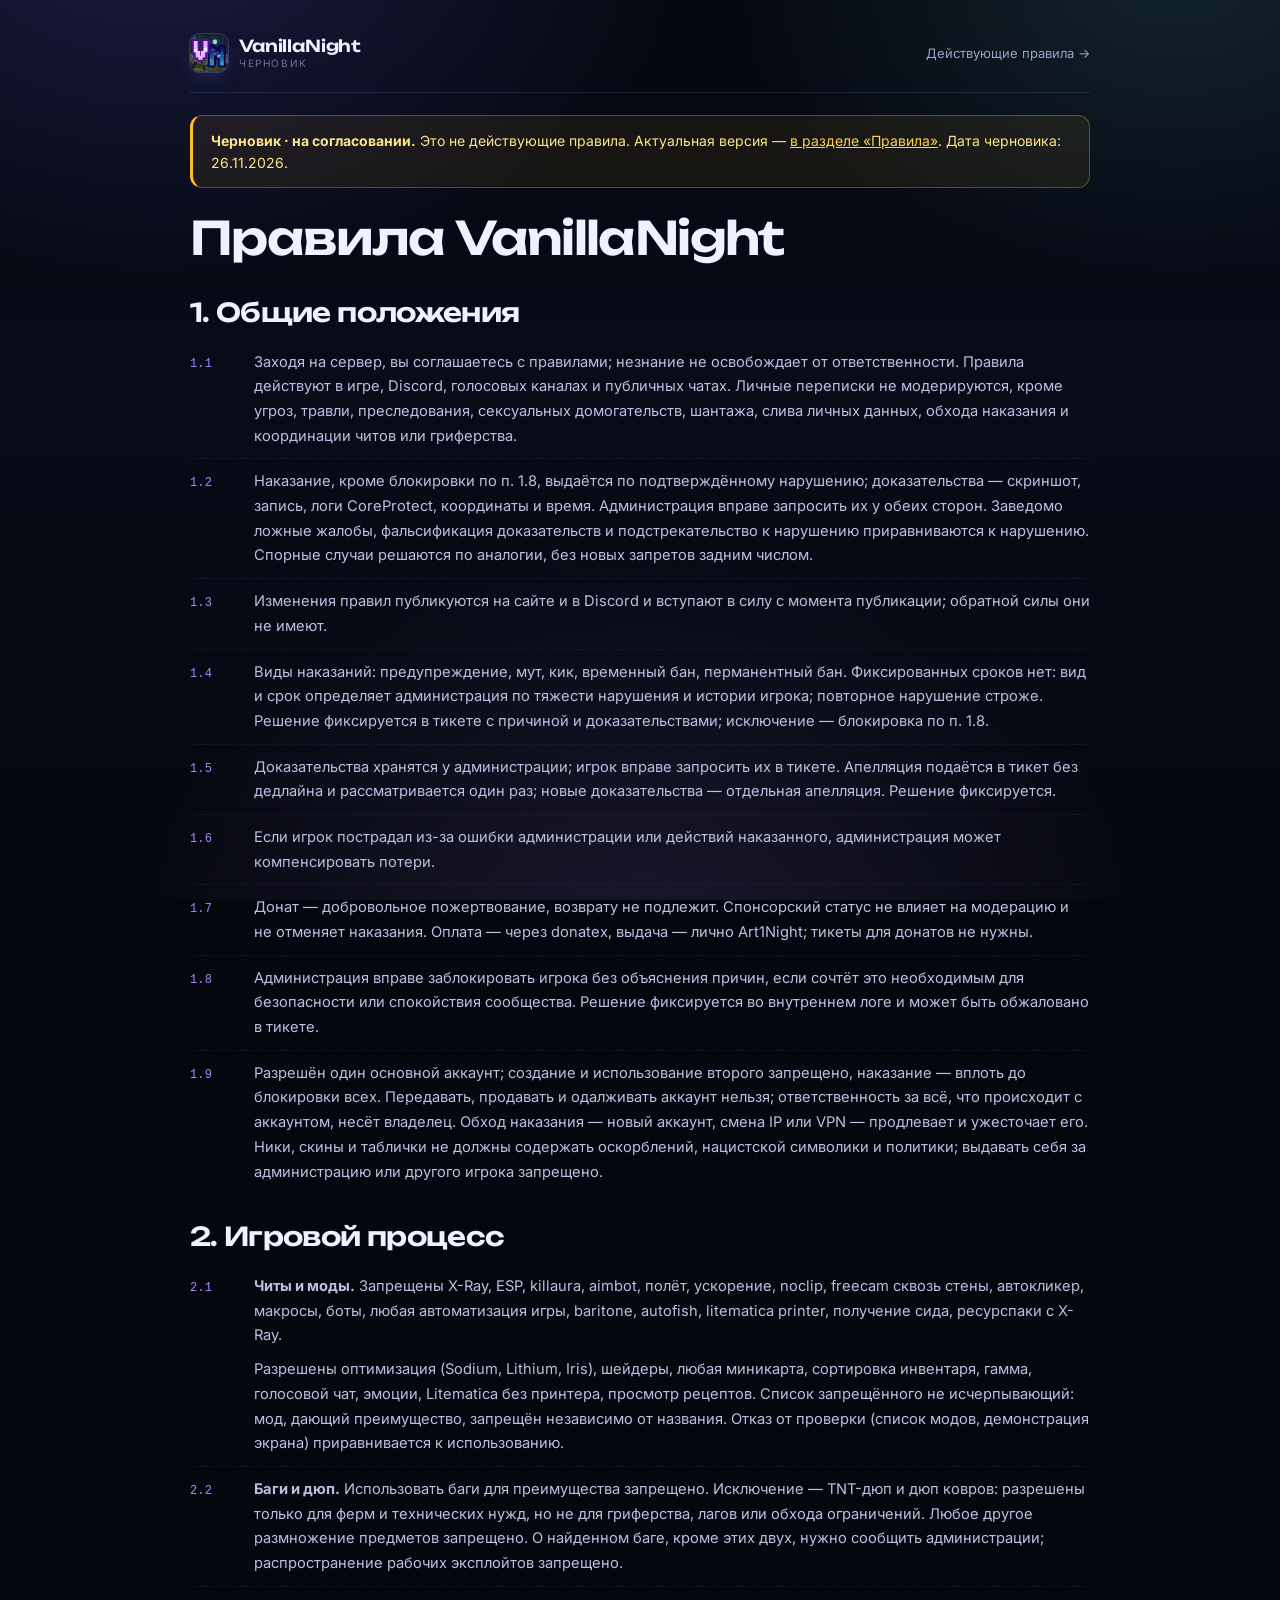
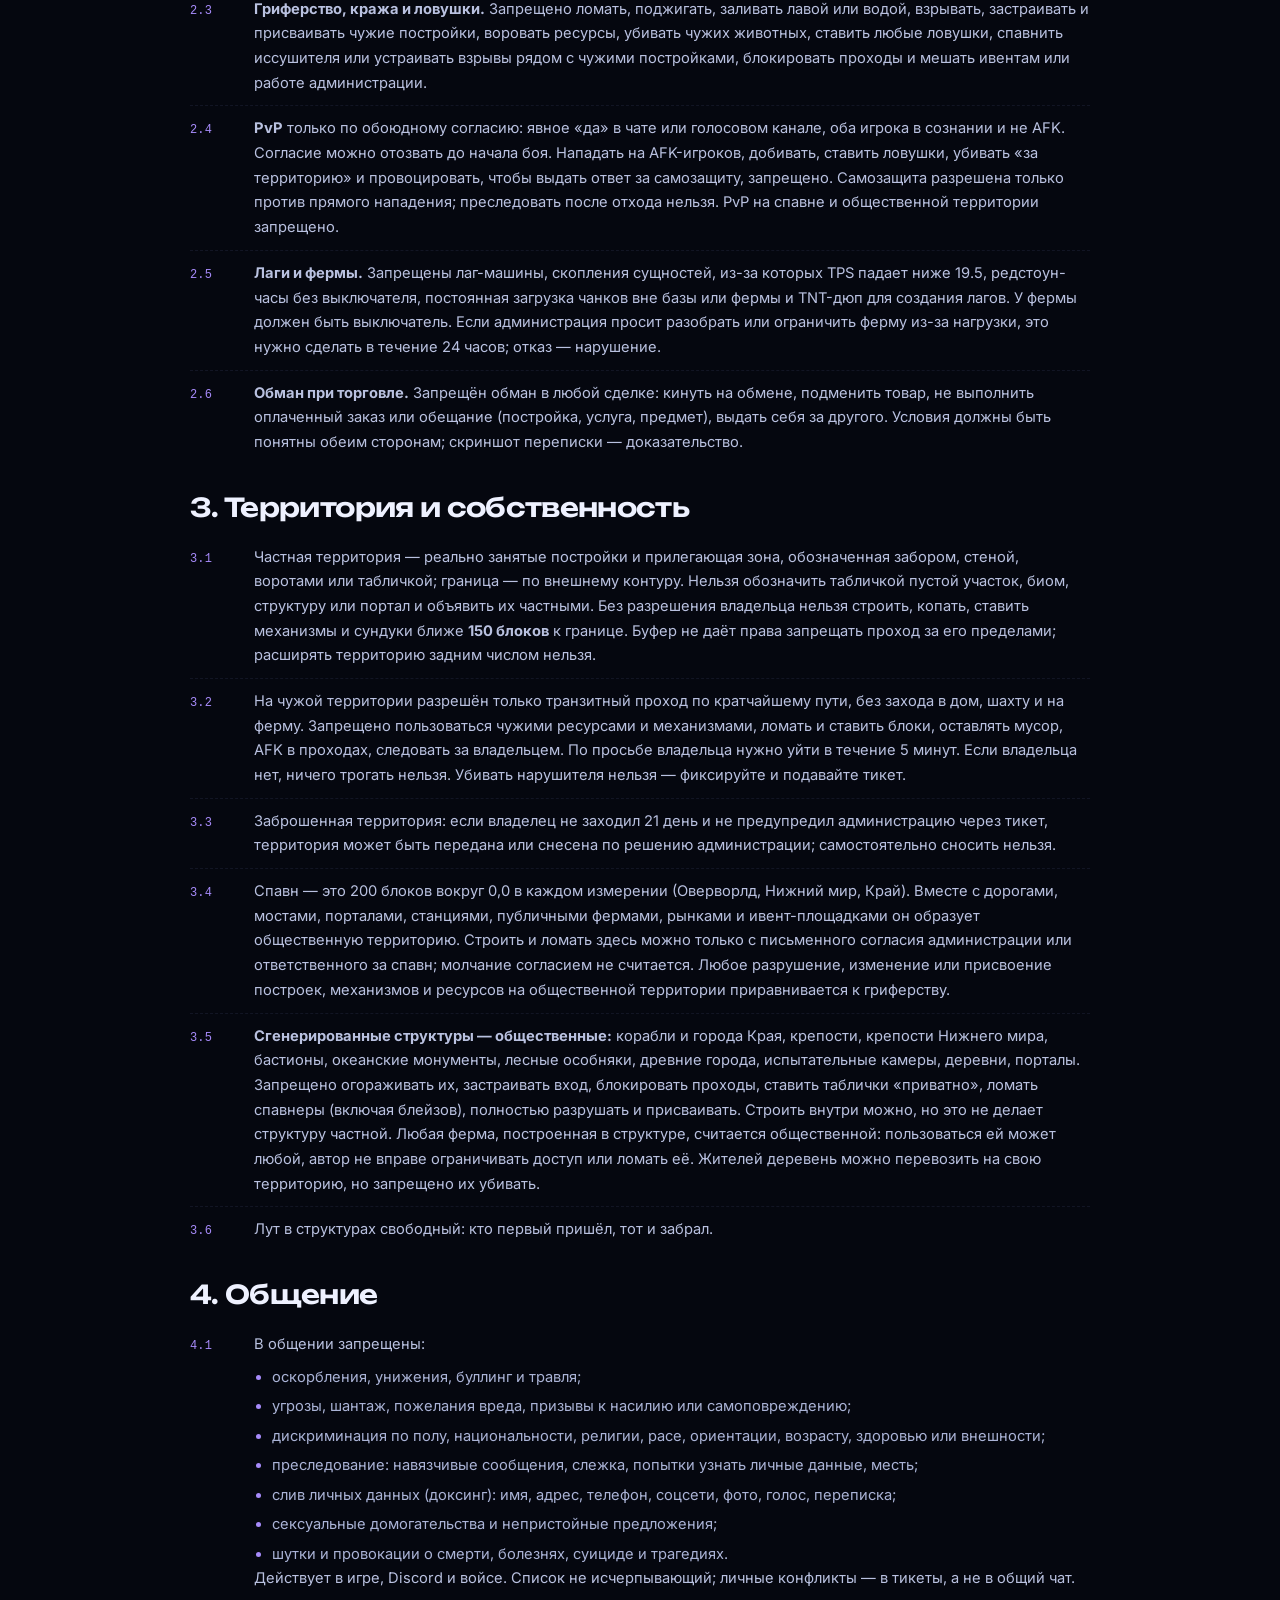
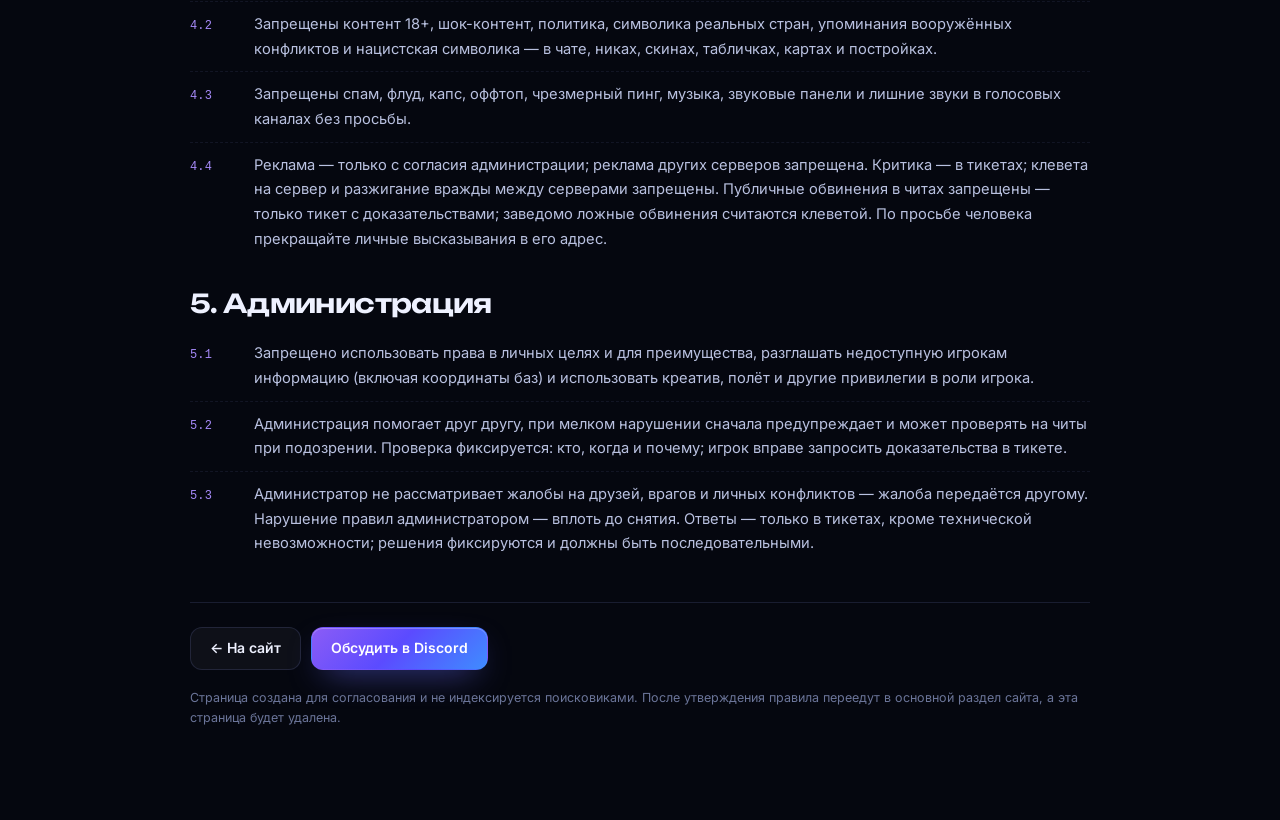
==== commit 91050ff5: "Add 1.8 discretionary block" ====
--- a/rules-v2.html
+++ b/rules-v2.html
@@ -72,7 +72,7 @@
     <div class="rule rule--block">
       <span class="num">1.2</span>
       <div>
-        <p>Наказание выдаётся по подтверждённому нарушению; доказательства — скриншот, запись, логи CoreProtect, координаты и время. Администрация вправе запросить их у обеих сторон. Заведомо ложные жалобы, фальсификация доказательств и подстрекательство к нарушению приравниваются к нарушению. Спорные случаи решаются по аналогии, без новых запретов задним числом.</p>
+        <p>Наказание, кроме блокировки по п. 1.8, выдаётся по подтверждённому нарушению; доказательства — скриншот, запись, логи CoreProtect, координаты и время. Администрация вправе запросить их у обеих сторон. Заведомо ложные жалобы, фальсификация доказательств и подстрекательство к нарушению приравниваются к нарушению. Спорные случаи решаются по аналогии, без новых запретов задним числом.</p>
       </div>
     </div>
     <div class="rule rule--block">
@@ -84,7 +84,7 @@
     <div class="rule rule--block">
       <span class="num">1.4</span>
       <div>
-        <p>Виды наказаний: предупреждение, мут, кик, временный бан, перманентный бан. Фиксированных сроков нет: вид и срок определяет администрация по тяжести нарушения и истории игрока; повторное нарушение строже. Решение фиксируется в тикете с причиной и доказательствами.</p>
+        <p>Виды наказаний: предупреждение, мут, кик, временный бан, перманентный бан. Фиксированных сроков нет: вид и срок определяет администрация по тяжести нарушения и истории игрока; повторное нарушение строже. Решение фиксируется в тикете с причиной и доказательствами; исключение — блокировка по п. 1.8.</p>
       </div>
     </div>
     <div class="rule rule--block">
@@ -107,6 +107,12 @@
     </div>
     <div class="rule rule--block">
       <span class="num">1.8</span>
+      <div>
+        <p>Администрация вправе заблокировать игрока без объяснения причин, если сочтёт это необходимым для безопасности или спокойствия сообщества. Решение фиксируется во внутреннем логе и может быть обжаловано в тикете.</p>
+      </div>
+    </div>
+    <div class="rule rule--block">
+      <span class="num">1.9</span>
       <div>
         <p>Разрешён один основной аккаунт; создание и использование второго запрещено, наказание — вплоть до блокировки всех. Передавать, продавать и одалживать аккаунт нельзя; ответственность за всё, что происходит с аккаунтом, несёт владелец. Обход наказания — новый аккаунт, смена IP или VPN — продлевает и ужесточает его. Ники, скины и таблички не должны содержать оскорблений, нацистской символики и политики; выдавать себя за администрацию или другого игрока запрещено.</p>
       </div>
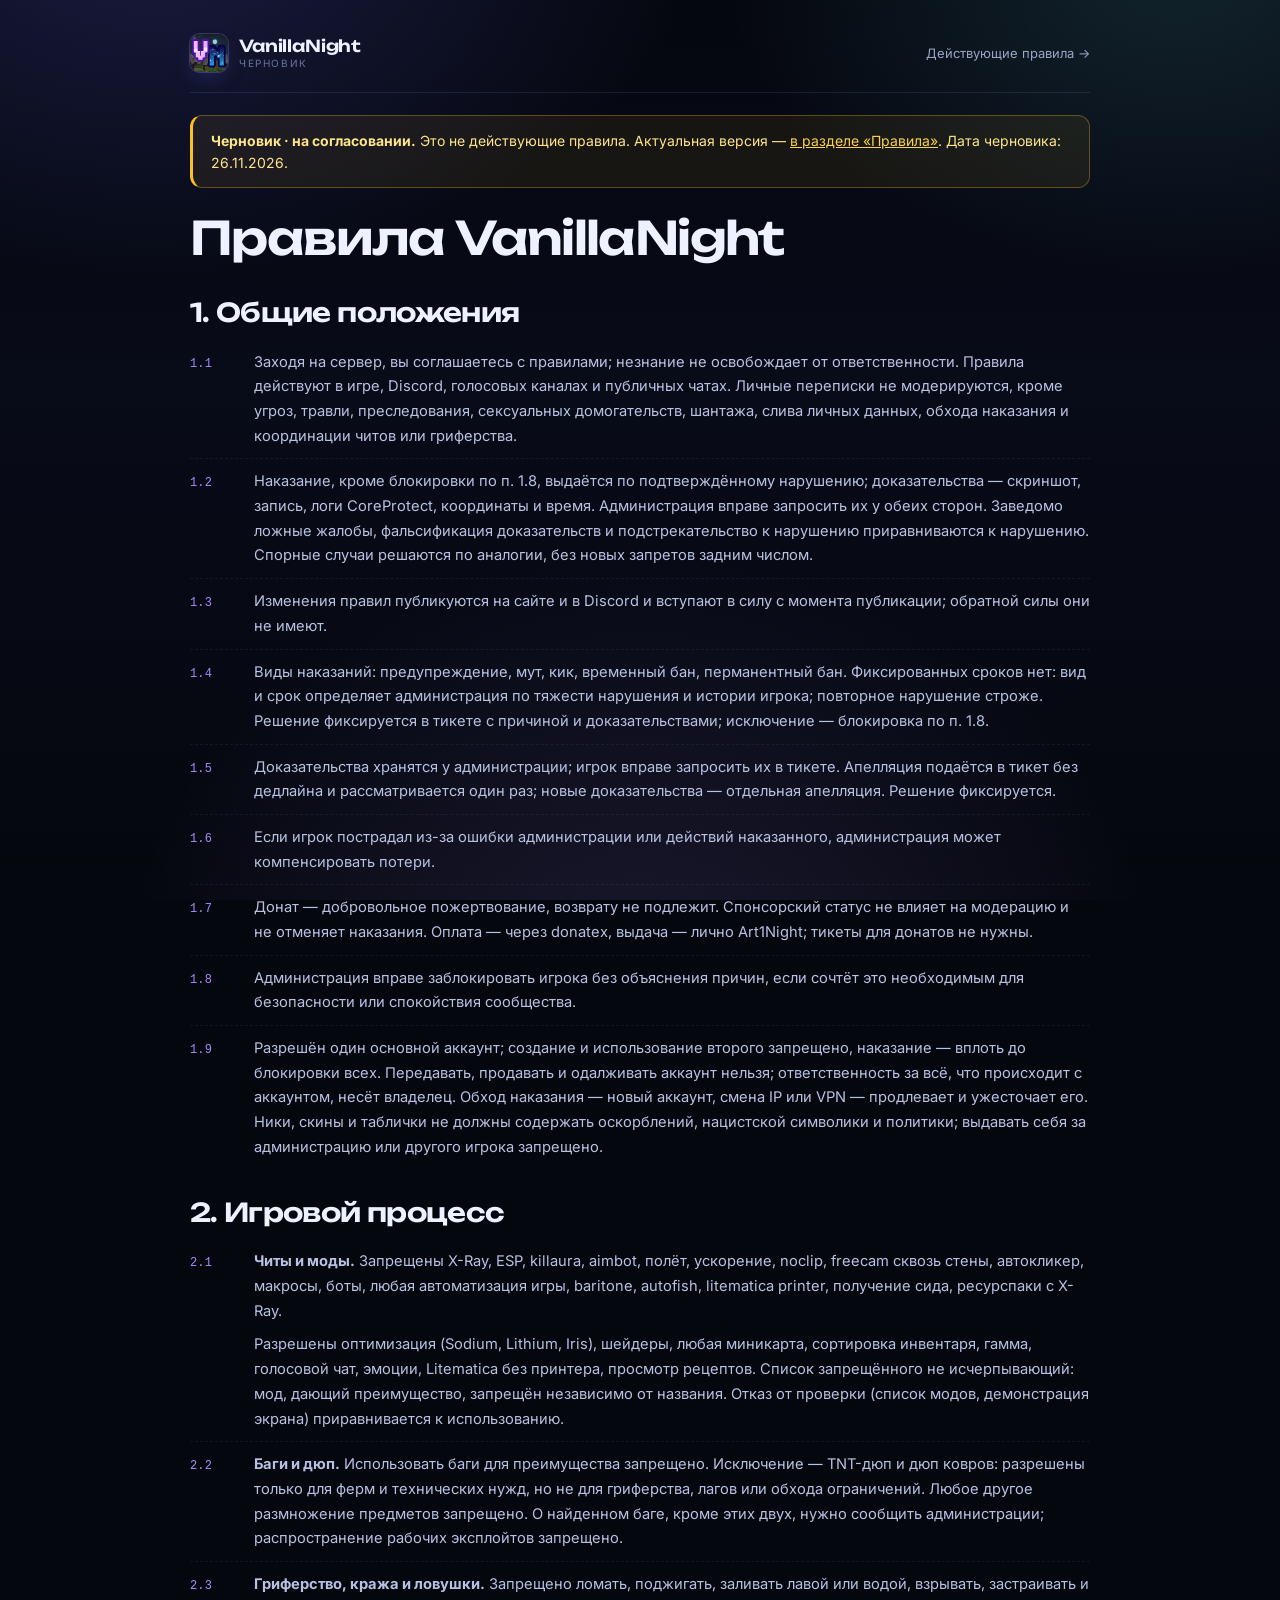
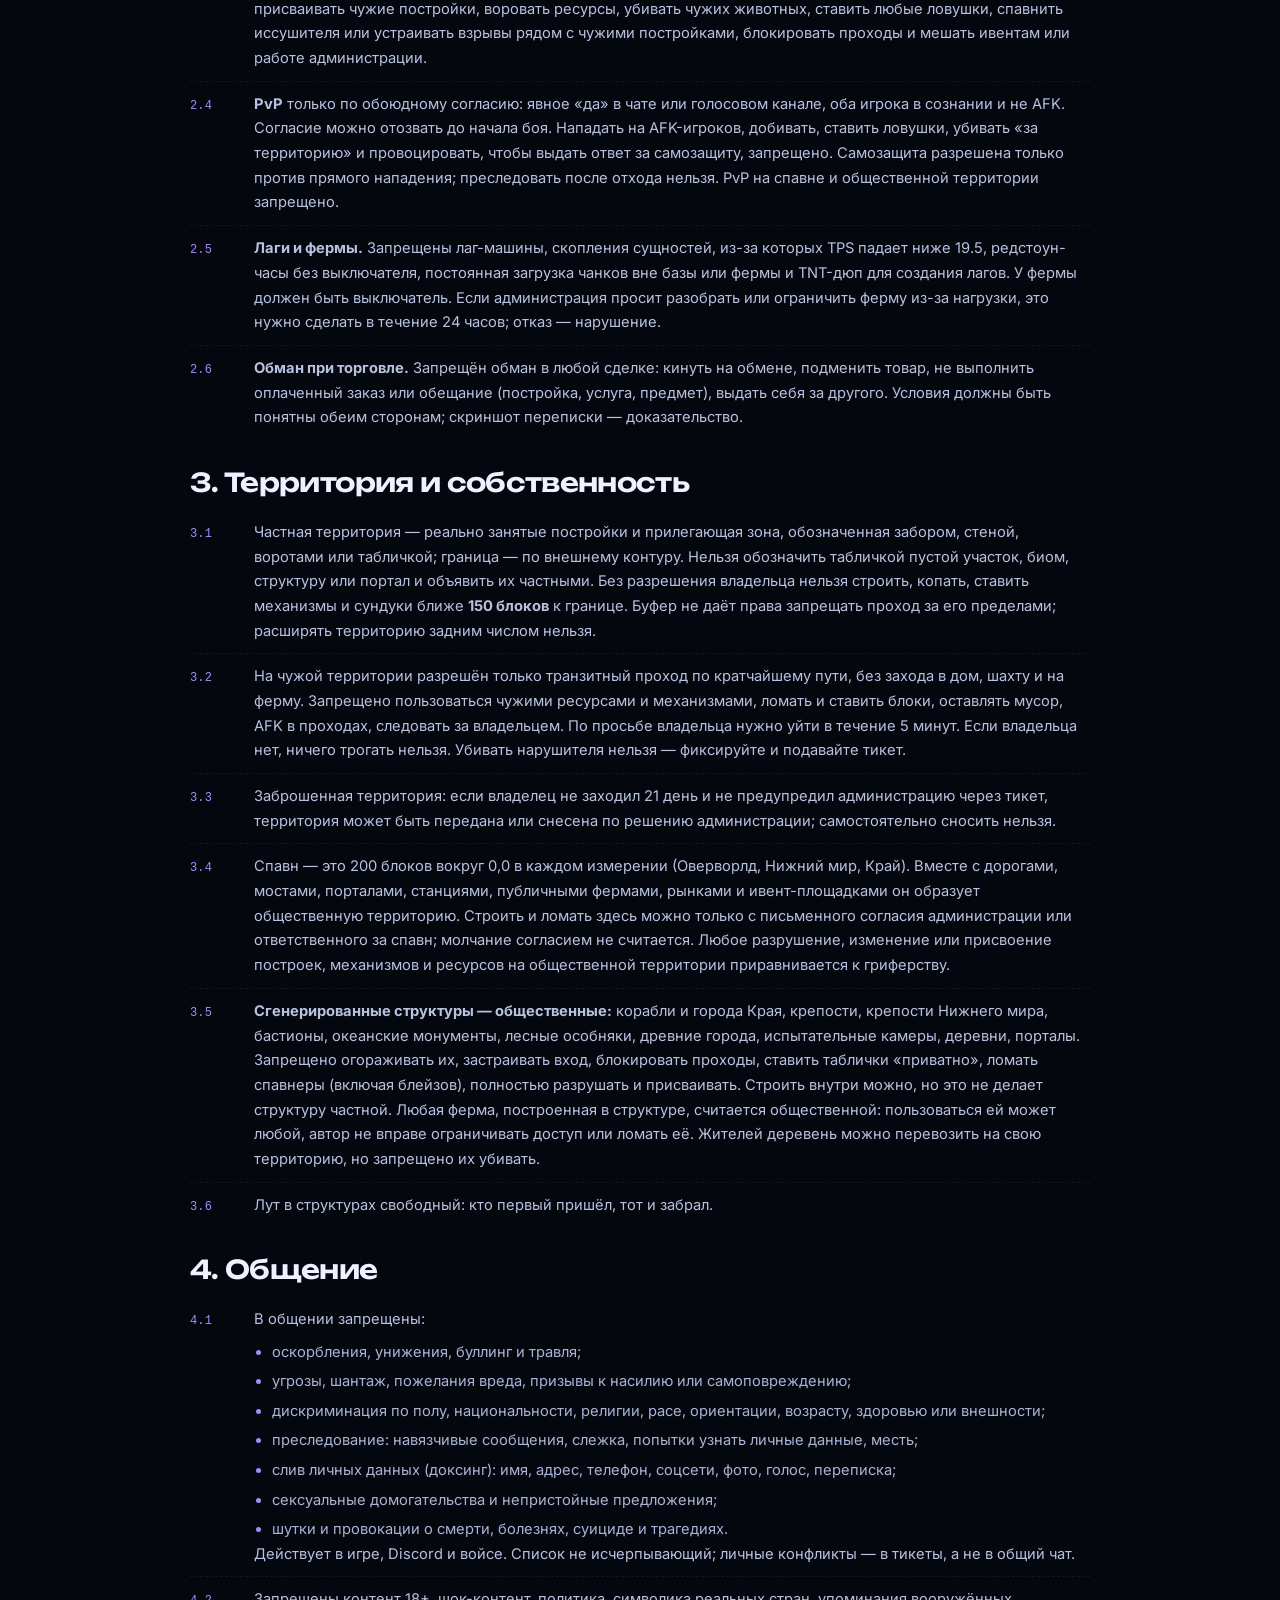
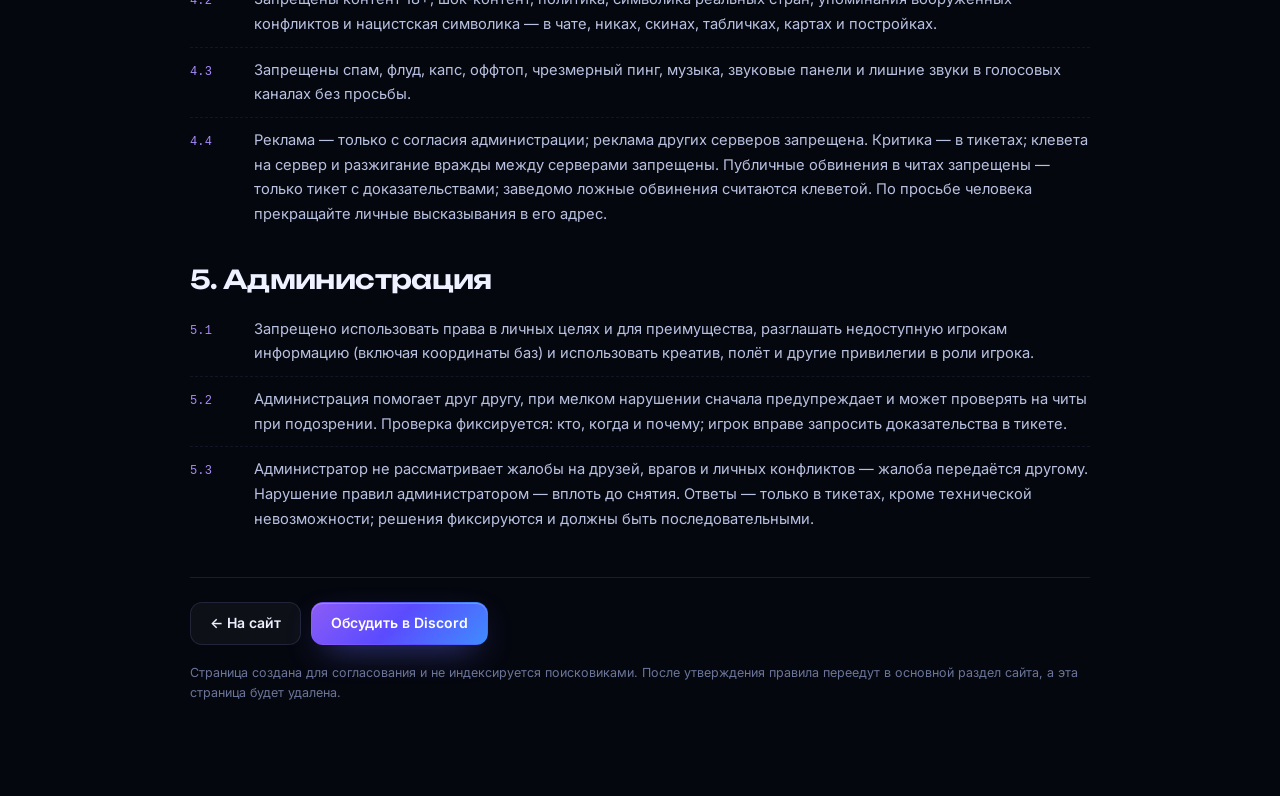
==== commit b8591037: "Trim 1.8 to one sentence" ====
--- a/rules-v2.html
+++ b/rules-v2.html
@@ -108,7 +108,7 @@
     <div class="rule rule--block">
       <span class="num">1.8</span>
       <div>
-        <p>Администрация вправе заблокировать игрока без объяснения причин, если сочтёт это необходимым для безопасности или спокойствия сообщества. Решение фиксируется во внутреннем логе и может быть обжаловано в тикете.</p>
+        <p>Администрация вправе заблокировать игрока без объяснения причин, если сочтёт это необходимым для безопасности или спокойствия сообщества.</p>
       </div>
     </div>
     <div class="rule rule--block">
